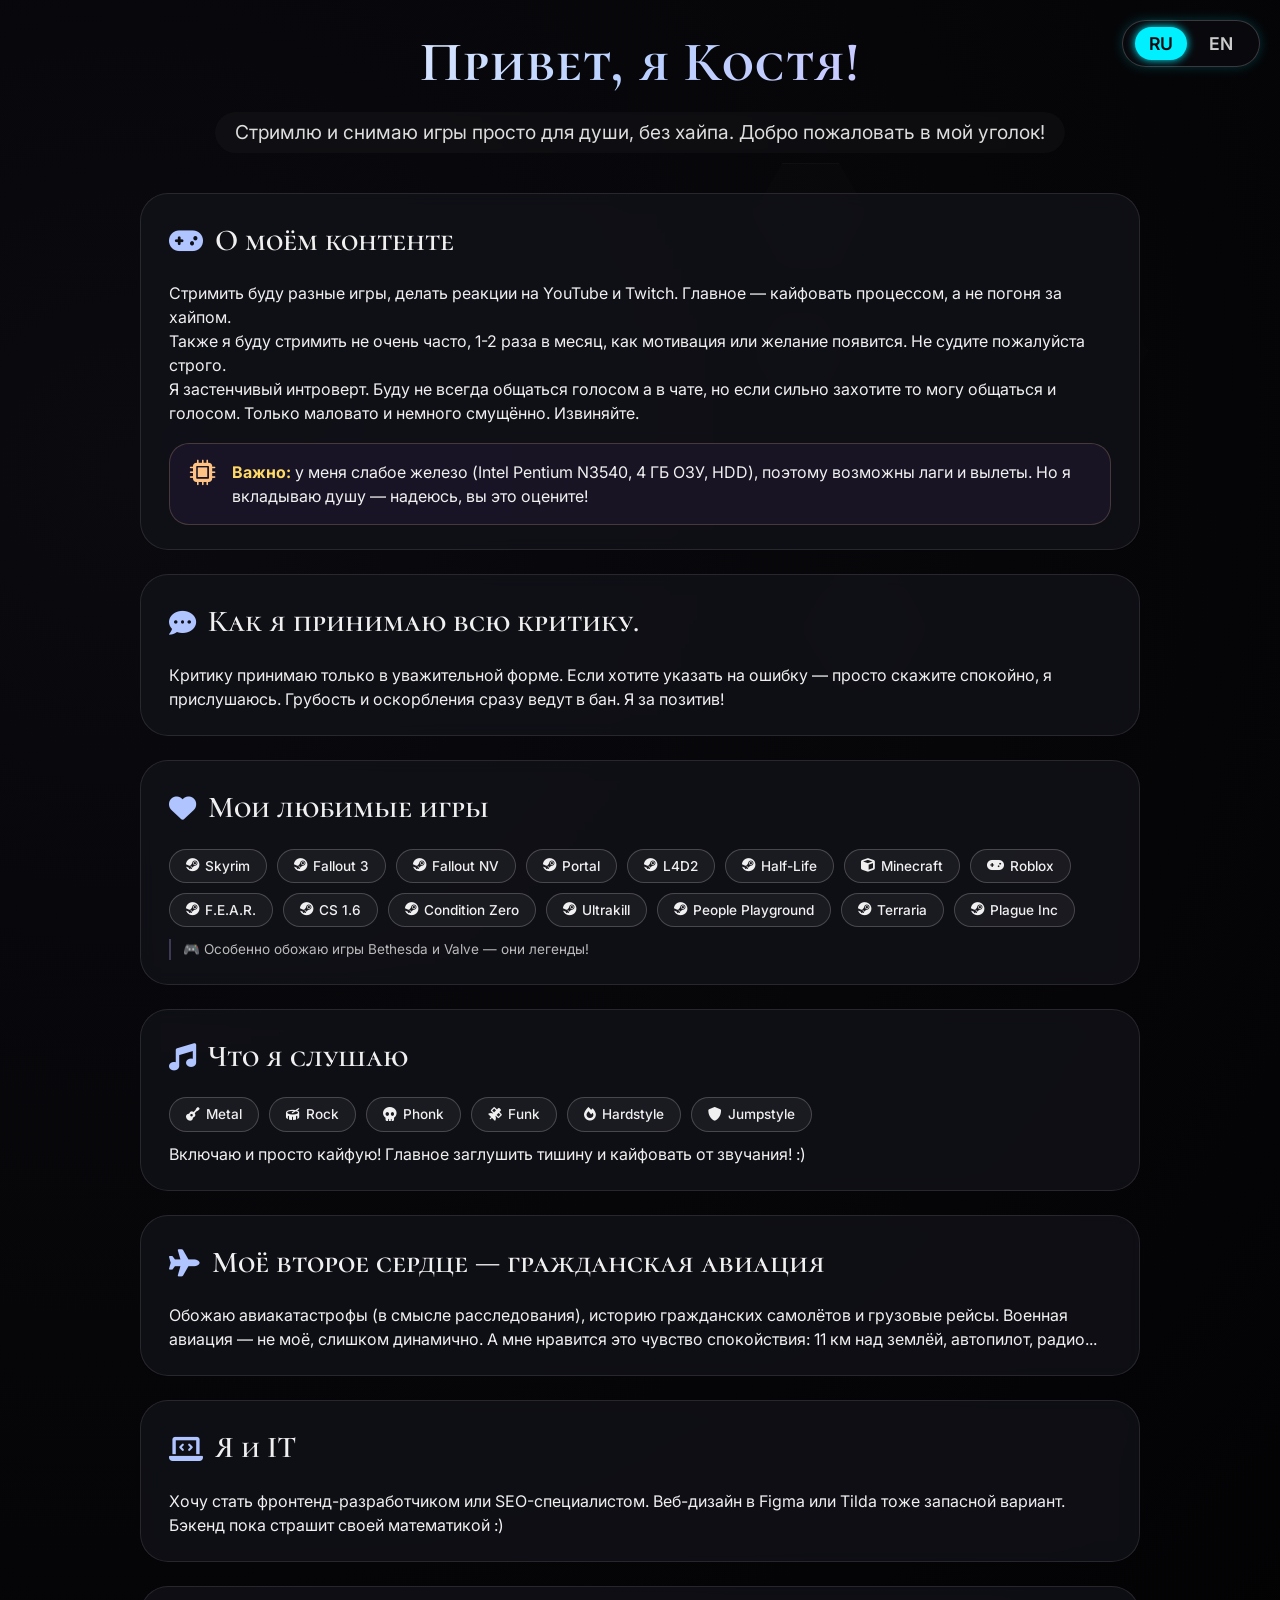
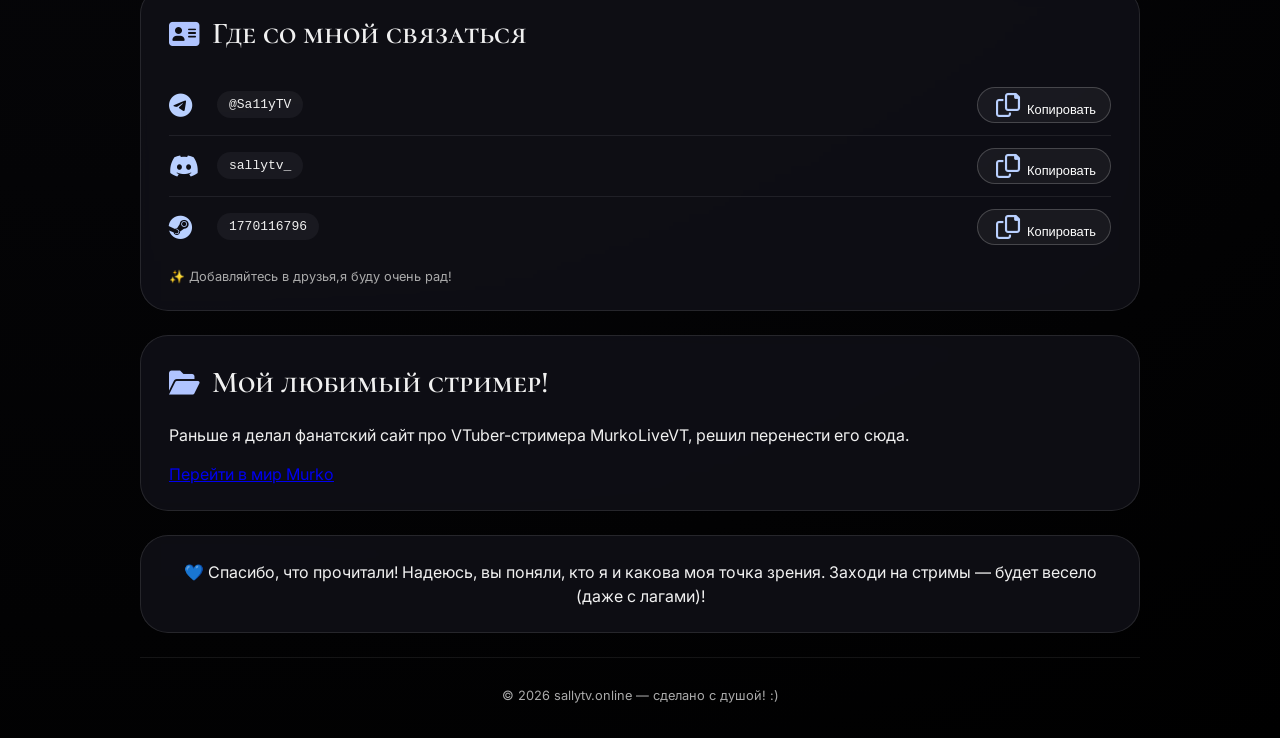
==== index.html @ 040eb60e "RU/ENG UPDATE! English localisation arrives!" ====
<!DOCTYPE html>
<html lang="ru">
<head>
    <meta charset="UTF-8">
    <meta name="viewport" content="width=device-width, initial-scale=1.0, viewport-fit=cover">
    
    <!-- SEO: заголовок с главными ключами (возраст + специализация) -->
    <title>SallyTV | Стримы, игры и IT от Кости!</title>
    
    <!-- Метатеги для поиска -->
    <meta name="description" content="Сайт-визитка Кости (SallyTV), Стримы без хайпа, игры Bethesda/Valve, рок, авиация и планы на фронтенд. Присоединяйся к позитиву!">
    <meta name="author" content="Konstantin SallyTV">
    <meta name="robots" content="index, follow, max-snippet:-1">
    <meta name="theme-color" content="#0a0a0f">
    
    <!-- Canonical URL - избегаем дублей -->
    <link rel="canonical" href="https://sallytv.online/">
    
    <!-- Favicon (создай файл favicon.ico в корне) -->
    <link rel="icon" type="image/x-icon" href="/favicon.ico">
    <link rel="apple-touch-icon" href="/img/apple-touch-icon.png">
    
    <!-- Preconnect для ускорения загрузки шрифтов -->
    <link rel="preconnect" href="https://fonts.googleapis.com">
    <link rel="preconnect" href="https://fonts.gstatic.com" crossorigin>
    
    <!-- Open Graph / Facebook (исправлено: теперь своё изображение) -->
    <meta property="og:type" content="website">
    <meta property="og:title" content="SallyTV — стримы для души от Костяна">
    <meta property="og:description" content="Игры, метал, авиация и IT. Добро пожаловать в мой уголок!">
    <meta property="og:image" content="https://sallytv.online/img/og-image.jpg">
    <meta property="og:url" content="https://sallytv.online">
    <meta property="og:locale" content="ru_RU">
    
    <!-- Twitter Card -->
    <meta name="twitter:card" content="summary_large_image">
    <meta name="twitter:title" content="SallyTV — уголок Кости">
    <meta name="twitter:description" content="Стримы, ретро-PC, любовь к авиации и року. Заходи как к другу!">
    <meta name="twitter:image" content="https://sallytv.online/img/og-image.jpg">
    
    <!-- Schema.org микроразметка (Person + ProfilePage) — улучшено: добавлен image и корректный contactPoint -->
    <script type="application/ld+json">
    {
      "@context": "https://schema.org",
      "@type": "Person",
      "name": "Konstantin SallyTV",
      "alternateName": "SallyTV",
      "description": "Стример и создатель контента а также застенчивый интроверт. Играет в игры для души, увлекается гражданской авиацией, рок-музыкой и фронтенд-разработкой.",
      "url": "https://sallytv.online",
      "image": "https://sallytv.online/img/avatar.jpg",
      "sameAs": [
        "https://t.me/Sa11yTV",
        "https://steamcommunity.com/profiles/1770116796"
      ],
      "knowsAbout": ["Видеоигры", "Фронтенд-разработка", "Гражданская авиация", "Рок-музыка"],
      "contactPoint": {
        "@type": "ContactPoint",
        "contactType": "social media",
        "url": "https://t.me/Sa11yTV",
        "availableLanguage": "Russian"
      }
    }
    </script>
    
    <!-- Подключаем внешние ресурсы -->
    <link href="https://fonts.googleapis.com/css2?family=Inter:opsz,wght@14..32,300;400;500;600;700&family=Cormorant+SC:wght@400;500;600;700&display=swap" rel="stylesheet">
    <link rel="stylesheet" href="https://cdnjs.cloudflare.com/ajax/libs/font-awesome/6.0.0-beta3/css/all.min.css">
    <link rel="stylesheet" href="style.css">
</head>
<body>

<div class="lang-switch">
    <button id="langRu" class="lang-btn active">RU</button>
    <button id="langEn" class="lang-btn">EN</button>
</div>

<div class="hexagon-bg" id="hexagonBg"></div>
<div class="container">
    <header>
        <h1>Привет, я Костя!</h1>
        <div class="intro">Стримлю и снимаю игры просто для души, без хайпа. Добро пожаловать в мой уголок!</div>
    </header>

    <main>
        <section class="card" style="animation-delay: 0.02s;">
            <h2><i class="fas fa-gamepad"></i> О моём контенте</h2>
            <p>Стримить буду разные игры, делать реакции на YouTube и Twitch. Главное — кайфовать процессом, а не погоня за хайпом.</p>
			<p>Также я буду стримить не очень часто, 1-2 раза в месяц, как мотивация или желание появится. Не судите пожалуйста строго.<p>
			<p>Я застенчивый интроверт. Буду не всегда общаться голосом а в чате, но если сильно захотите то могу общаться и голосом. Только маловато и немного смущённо. Извиняйте.<p>
            <div class="warning">
                <i class="fas fa-microchip"></i>
                <p><strong>Важно:</strong> у меня слабое железо (Intel Pentium N3540, 4 ГБ ОЗУ, HDD), поэтому возможны лаги и вылеты. Но я вкладываю душу — надеюсь, вы это оцените!</p>
            </div>
        </section>

        <section class="card" style="animation-delay: 0.05s;">
            <h2><i class="fas fa-comment-dots"></i> Как я принимаю всю критику.</h2>
            <p>Критику принимаю только в уважительной форме. Если хотите указать на ошибку — просто скажите спокойно, я прислушаюсь. Грубость и оскорбления сразу ведут в бан. Я за позитив!</p>
        </section>

        <section class="card" style="animation-delay: 0.08s;">
            <h2><i class="fas fa-heart"></i> Мои любимые игры</h2>
            <div class="tags">
                <a href="https://store.steampowered.com/app/489830/" class="tag" target="_blank" rel="noopener noreferrer"><i class="fab fa-steam"></i> Skyrim</a>
                <a href="https://store.steampowered.com/app/22370/" class="tag" target="_blank" rel="noopener noreferrer"><i class="fab fa-steam"></i> Fallout 3</a>
                <a href="https://store.steampowered.com/app/22380/" class="tag" target="_blank" rel="noopener noreferrer"><i class="fab fa-steam"></i> Fallout NV</a>
                <a href="https://store.steampowered.com/app/400/" class="tag" target="_blank" rel="noopener noreferrer"><i class="fab fa-steam"></i> Portal</a>
                <a href="https://store.steampowered.com/app/550/" class="tag" target="_blank" rel="noopener noreferrer"><i class="fab fa-steam"></i> L4D2</a>
                <a href="https://store.steampowered.com/app/70/" class="tag" target="_blank" rel="noopener noreferrer"><i class="fab fa-steam"></i> Half-Life</a>
                <a href="https://www.minecraft.net/" class="tag" target="_blank" rel="noopener noreferrer"><i class="fas fa-cube"></i> Minecraft</a>
                <a href="https://www.roblox.com/" class="tag" target="_blank" rel="noopener noreferrer"><i class="fas fa-gamepad"></i> Roblox</a>
                <a href="https://store.steampowered.com/app/21090/" class="tag" target="_blank" rel="noopener noreferrer"><i class="fab fa-steam"></i> F.E.A.R.</a>
                <a href="https://store.steampowered.com/app/10/" class="tag" target="_blank" rel="noopener noreferrer"><i class="fab fa-steam"></i> CS 1.6</a>
                <a href="https://store.steampowered.com/app/80/" class="tag" target="_blank" rel="noopener noreferrer"><i class="fab fa-steam"></i> Condition Zero</a>
                <a href="https://store.steampowered.com/app/1229490/" class="tag" target="_blank" rel="noopener noreferrer"><i class="fab fa-steam"></i> Ultrakill</a>
                <a href="https://store.steampowered.com/app/1118200/" class="tag" target="_blank" rel="noopener noreferrer"><i class="fab fa-steam"></i> People Playground</a>
                <a href="https://store.steampowered.com/app/105600/" class="tag" target="_blank" rel="noopener noreferrer"><i class="fab fa-steam"></i> Terraria</a>
                <a href="https://store.steampowered.com/app/246620/Plague_Inc_Evolved/" class="tag" target="_blank" rel="noopener noreferrer"><i class="fab fa-steam"></i> Plague Inc</a>
            </div>
            <p class="note">🎮 Особенно обожаю игры Bethesda и Valve — они легенды!</p>
        </section>

        <section class="card" style="animation-delay: 0.11s;">
            <h2><i class="fas fa-music"></i> Что я слушаю</h2>
            <div class="tags">
                <span class="tag"><i class="fas fa-guitar"></i> Metal</span>
                <span class="tag"><i class="fas fa-drum"></i> Rock</span>
                <span class="tag"><i class="fas fa-skull"></i> Phonk</span>
                <span class="tag"><i class="fas fa-satellite"></i> Funk</span>
                <span class="tag"><i class="fas fa-fire"></i> Hardstyle</span>
                <span class="tag"><i class="fas fa-shield-alt"></i>Jumpstyle</span>
            </div>
            <p>Включаю и просто кайфую! Главное заглушить тишину и кайфовать от звучания! :)</p>
        </section>

        <section class="card" style="animation-delay: 0.14s;">
            <h2><i class="fas fa-plane"></i> Моё второе сердце — гражданская авиация</h2>
            <p>Обожаю авиакатастрофы (в смысле расследования), историю гражданских самолётов и грузовые рейсы. Военная авиация — не моё, слишком динамично. А мне нравится это чувство спокойствия: 11 км над землёй, автопилот, радио...</p>
        </section>

        <section class="card" style="animation-delay: 0.17s;">
            <h2><i class="fas fa-laptop-code"></i> Я и IT</h2>
            <p>Хочу стать фронтенд-разработчиком или SEO-специалистом. Веб-дизайн в Figma или Tilda тоже запасной вариант. Бэкенд пока страшит своей математикой :)</p>
        </section>

        <section class="card contacts" style="animation-delay: 0.20s;">
            <h2><i class="fas fa-address-card"></i> Где со мной связаться</h2>
            <ul class="contact-list">
                <li><i class="fab fa-telegram"></i> <span class="copy-text" data-copy="@Sa11yTV">@Sa11yTV</span> <button class="copy-btn" data-copy="@Sa11yTV"><i class="far fa-copy"></i> Копировать</button></li>
                <li><i class="fab fa-discord"></i> <span class="copy-text" data-copy="sallytv_">sallytv_</span> <button class="copy-btn" data-copy="sallytv_"><i class="far fa-copy"></i> Копировать</button></li>
                <li><i class="fab fa-steam"></i> <span class="copy-text" data-copy="1770116796">1770116796</span> <button class="copy-btn" data-copy="1770116796"><i class="far fa-copy"></i> Копировать</button></li>
            </ul>
            <p class="steam-note">✨ Добавляйтесь в друзья,я буду очень рад!</p>
        </section>
		
		<section class="card" style="animation-delay: 0.26s;">
    <h2><i class="fas fa-folder-open"></i> Мой любимый стример! </h2>
    <p>Раньше я делал фанатский сайт про VTuber-стримера MurkoLiveVT, решил перенести его сюда.</p>
    <a href="/murkolive/" class="bio-button" style="display: inline-block; margin-top: 15px;">Перейти в мир Murko</a>
</section>

        <section class="card" style="animation-delay: 0.23s;">
            <p style="text-align:center; font-size:1rem;">💙 Спасибо, что прочитали! Надеюсь, вы поняли, кто я и какова моя точка зрения. Заходи на стримы — будет весело (даже с лагами)!</p>
        </section>
    </main>

    <footer>
        <p>© <span id="current-year"></span> sallytv.online — сделано с душой! :)</p>
    </footer>
</div>

<div id="toastMessage" class="toast-notify">✓ Скопировано!</div>

<script src="script.js"></script>
</body>
</html>
---- style.css ----
/* RESET + база */
* {
    margin: 0;
    padding: 0;
    box-sizing: border-box;
}

body {
    font-family: 'Inter', sans-serif;
    background: radial-gradient(circle at 10% 20%, #0a0a0f, #000000);
    color: #f0f0f0;
    line-height: 1.5;
    padding: 20px;
    min-height: 100vh;
    position: relative;
}

/* кастомный скролл */
::-webkit-scrollbar {
    width: 5px;
}
::-webkit-scrollbar-track {
    background: #111;
}
::-webkit-scrollbar-thumb {
    background: #3a3a44;
    border-radius: 6px;
}

/* === ФОН с шестиугольниками (лёгкий) === */
.hexagon-bg {
    position: fixed;
    inset: 0;
    overflow: hidden;
    pointer-events: none;
    z-index: 0;
}

.hexagon {
    position: absolute;
    background: rgba(255, 255, 255, 0.08);
    border: 1px solid rgba(255, 255, 255, 0.15);
    clip-path: polygon(25% 0%, 75% 0%, 100% 50%, 75% 100%, 25% 100%, 0% 50%);
    will-change: transform;
    box-shadow: 0 0 6px rgba(100, 150, 255, 0.05);
}

@keyframes float {
    0% { transform: translate(0, 0) rotate(0deg); }
    25% { transform: translate(12px, -8px) rotate(2deg); }
    50% { transform: translate(5px, 12px) rotate(4deg); }
    75% { transform: translate(-8px, 6px) rotate(2deg); }
    100% { transform: translate(0, 0) rotate(0deg); }
}

/* контейнер */
.container {
    max-width: 1000px;
    margin: 0 auto;
    position: relative;
    z-index: 2;
}

/* шапка */
header {
    text-align: center;
    margin-bottom: 40px;
    animation: fadeUp 0.6s ease-out;
}

h1 {
    font-family: 'Cormorant SC', serif;
    font-size: 3.5rem;
    font-weight: 700;
    background: linear-gradient(135deg, #ffffff, #b9d0ff, #e0c3ff);
    background-clip: text;
    -webkit-background-clip: text;
    color: transparent;
    margin-bottom: 8px;
    letter-spacing: 1px;
}

.intro {
    font-size: 1.2rem;
    background: rgba(255, 255, 245, 0.03);
    backdrop-filter: blur(2px);
    display: inline-block;
    padding: 6px 20px;
    border-radius: 50px;
    font-weight: 400;
    color: #ddd;
}

/* карточки — стекломорфизм */
.card {
    background: rgba(18, 18, 26, 0.75);
    backdrop-filter: blur(8px);
    border: 1px solid rgba(255, 255, 255, 0.1);
    border-radius: 28px;
    padding: 24px 28px;
    margin-bottom: 24px;
    transition: transform 0.2s ease, border-color 0.2s;
    animation: fadeUp 0.5s ease-out backwards;
}

.card:hover {
    transform: translateY(-3px);
    border-color: rgba(255, 255, 255, 0.25);
    background: rgba(22, 22, 32, 0.8);
}

.card h2 {
    font-family: 'Cormorant SC', serif;
    font-size: 1.9rem;
    font-weight: 600;
    margin-bottom: 18px;
    display: flex;
    align-items: center;
    gap: 12px;
}

.card h2 i {
    font-size: 1.7rem;
    color: #b0c4ff;
}

/* теги / чипсы */
.tags {
    display: flex;
    flex-wrap: wrap;
    gap: 10px;
    margin: 18px 0 10px;
}

.tag {
    background: rgba(255, 255, 255, 0.05);
    border: 1px solid rgba(255, 255, 255, 0.2);
    padding: 6px 16px;
    border-radius: 40px;
    font-size: 0.85rem;
    font-weight: 500;
    transition: 0.15s;
    text-decoration: none;
    color: #f0f0f0;
    display: inline-flex;
    align-items: center;
    gap: 6px;
}

.tag:hover {
    background: rgba(120, 150, 255, 0.2);
    border-color: rgba(180, 200, 255, 0.6);
    transform: scale(1.02);
}

.note {
    font-size: 0.85rem;
    color: #bbb;
    margin-top: 12px;
    padding-left: 12px;
    border-left: 2px solid #3a3a55;
}

/* предупреждение */
.warning {
    background: rgba(30, 25, 45, 0.7);
    border-radius: 20px;
    padding: 16px 20px;
    display: flex;
    gap: 16px;
    margin-top: 18px;
    border: 1px solid rgba(255, 200, 150, 0.2);
}

.warning i {
    font-size: 1.6rem;
    color: #ffc285;
}

.warning p strong {
    color: #ffd966;
}

/* контакты */
.contact-list {
    list-style: none;
}

.contact-list li {
    display: flex;
    align-items: center;
    gap: 16px;
    padding: 12px 0;
    border-bottom: 1px solid rgba(255, 255, 255, 0.08);
    flex-wrap: wrap;
}

.contact-list li:last-child {
    border-bottom: none;
}

.contact-list i {
    width: 32px;
    font-size: 1.5rem;
    color: #b9d0ff;
}

.copy-text {
    cursor: pointer;
    background: rgba(255, 255, 240, 0.05);
    padding: 4px 12px;
    border-radius: 32px;
    font-family: monospace;
    font-weight: 500;
}

.copy-btn {
    background: rgba(255, 255, 255, 0.05);
    border: 1px solid rgba(255, 255, 255, 0.2);
    padding: 5px 14px;
    border-radius: 40px;
    font-size: 0.8rem;
    cursor: pointer;
    color: white;
    transition: 0.15s;
    margin-left: auto;
}

.copy-btn:hover {
    background: rgba(200, 220, 255, 0.2);
    transform: scale(0.97);
}

.steam-note {
    font-size: 0.8rem;
    margin-top: 10px;
    color: #aaa;
}

/* тост-уведомление */
.toast-notify {
    position: fixed;
    bottom: 25px;
    left: 50%;
    transform: translateX(-50%);
    background: #1e1e2aee;
    backdrop-filter: blur(12px);
    padding: 10px 24px;
    border-radius: 40px;
    font-size: 0.85rem;
    font-weight: 500;
    border: 1px solid rgba(255, 255, 255, 0.2);
    z-index: 1000;
    opacity: 0;
    transition: opacity 0.2s;
    pointer-events: none;
    white-space: nowrap;
}

.toast-notify.show {
    opacity: 1;
}

/* футер */
footer {
    text-align: center;
    padding: 28px 0 12px;
    font-size: 0.8rem;
    border-top: 1px solid rgba(255, 255, 255, 0.08);
    margin-top: 16px;
    color: #aaa;
}

/* анимация появления */
@keyframes fadeUp {
    from {
        opacity: 0;
        transform: translateY(16px);
    }
    to {
        opacity: 1;
        transform: translateY(0);
    }
}

/* адаптивность */
@media (max-width: 680px) {
    body {
        padding: 14px;
    }
    h1 {
        font-size: 2.4rem;
    }
    .card {
        padding: 18px;
    }
    .card h2 {
        font-size: 1.6rem;
    }
    .warning {
        flex-direction: column;
        gap: 8px;
    }
    .contact-list li {
        flex-direction: column;
        align-items: flex-start;
    }
    .copy-btn {
        margin-left: 0;
        margin-top: 6px;
    }
    .toast-notify {
        white-space: normal;
        text-align: center;
        font-size: 0.75rem;
        width: 80%;
    }
}

/* ===== ПЕРЕКЛЮЧАТЕЛЬ ЯЗЫКА ===== */
.lang-switch {
    position: fixed;
    top: 20px;
    right: 20px;
    z-index: 200;
    display: flex;
    gap: 8px;
    background: rgba(10, 10, 15, 0.8);
    backdrop-filter: blur(8px);
    padding: 6px 12px;
    border-radius: 40px;
    border: 1px solid rgba(255,255,255,0.2);
    box-shadow: 0 0 12px rgba(0,240,255,0.2);
}

.lang-btn {
    background: transparent;
    border: none;
    color: #ccc;
    font-family: 'Inter', sans-serif;
    font-weight: 600;
    font-size: 1.1rem;
    padding: 6px 14px;
    border-radius: 30px;
    cursor: pointer;
    transition: all 0.2s ease;
}

.lang-btn.active {
    background: var(--neon-blue, #00f0ff);
    color: #0a0a0f;
    box-shadow: 0 0 8px var(--neon-blue, #00f0ff);
}

.lang-btn:hover:not(.active) {
    background: rgba(0, 240, 255, 0.2);
    color: white;
}

@media (max-width: 680px) {
    .lang-switch {
        top: 10px;
        right: 10px;
        padding: 4px 8px;
    }
    .lang-btn {
        padding: 4px 10px;
        font-size: 0.9rem;
    }
}


/* отключаем лишние эффекты для слабых устройств */
.card::before {
    display: none;
}
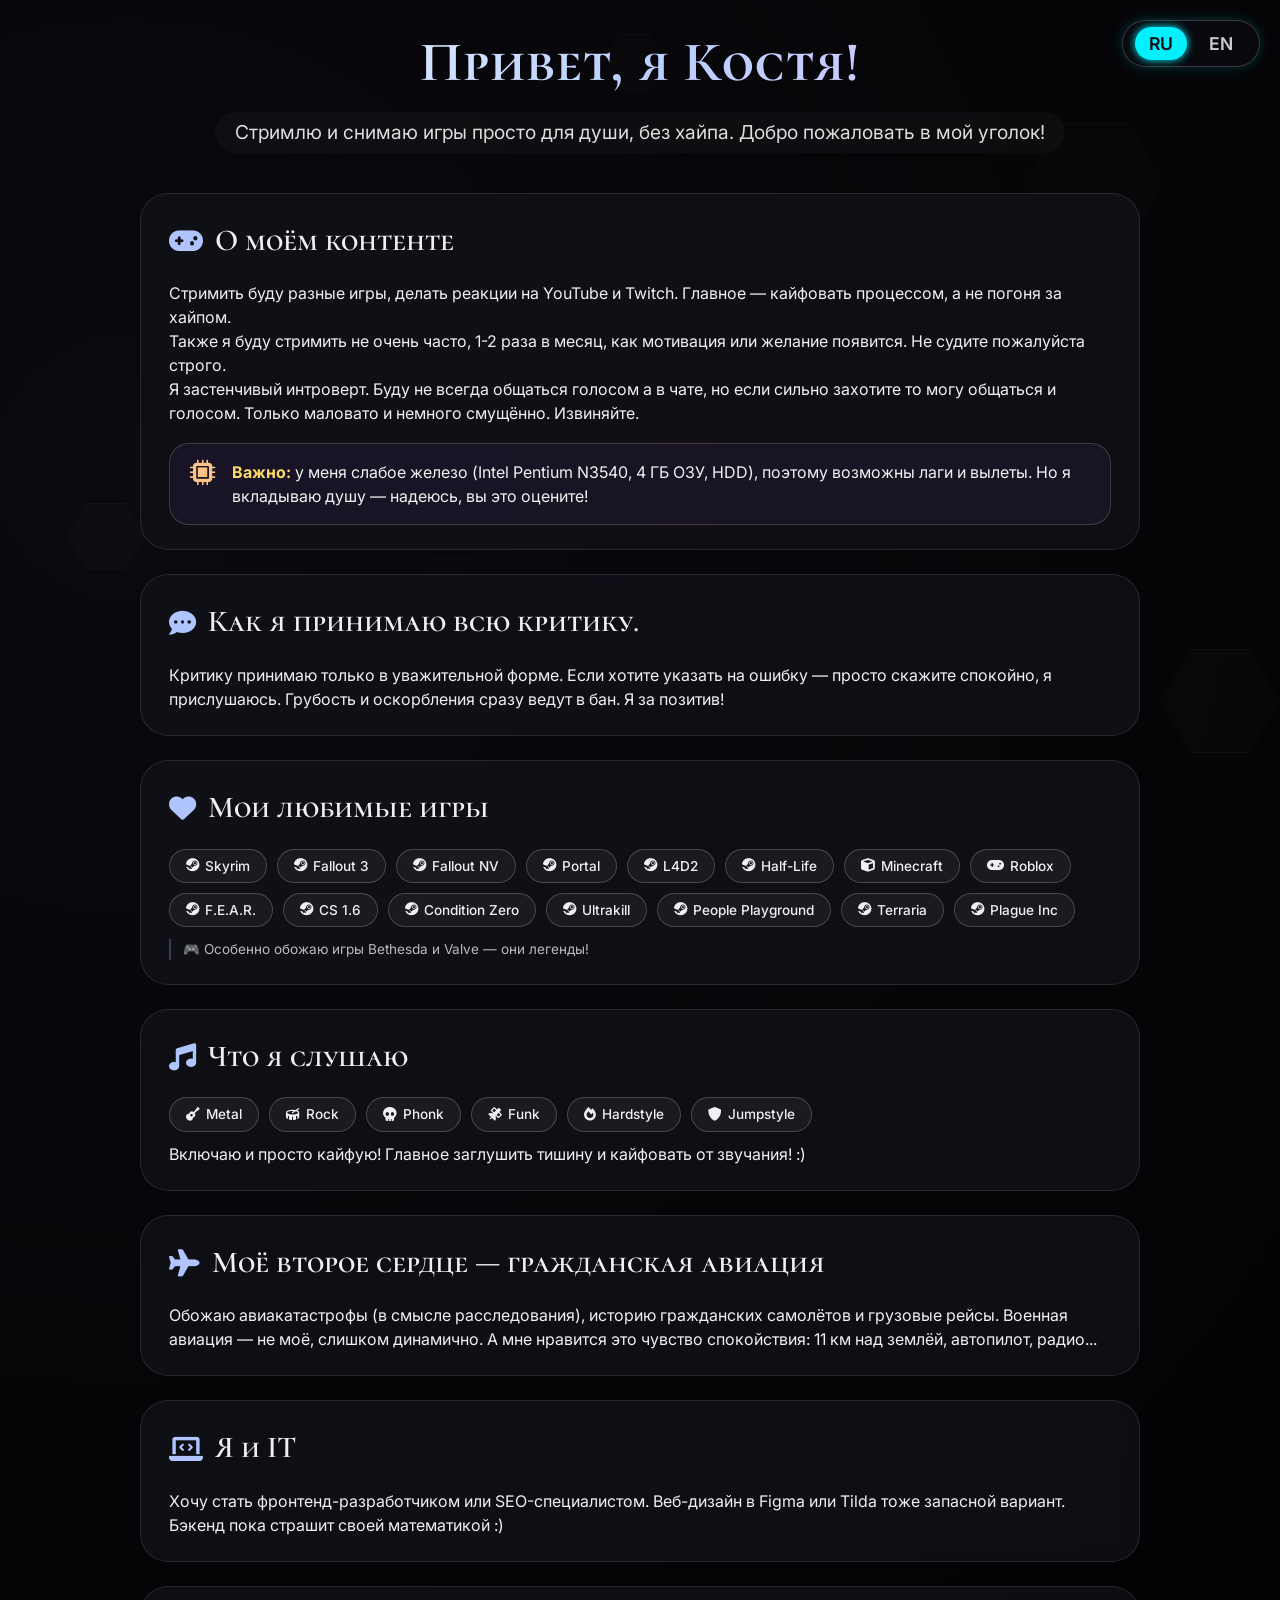
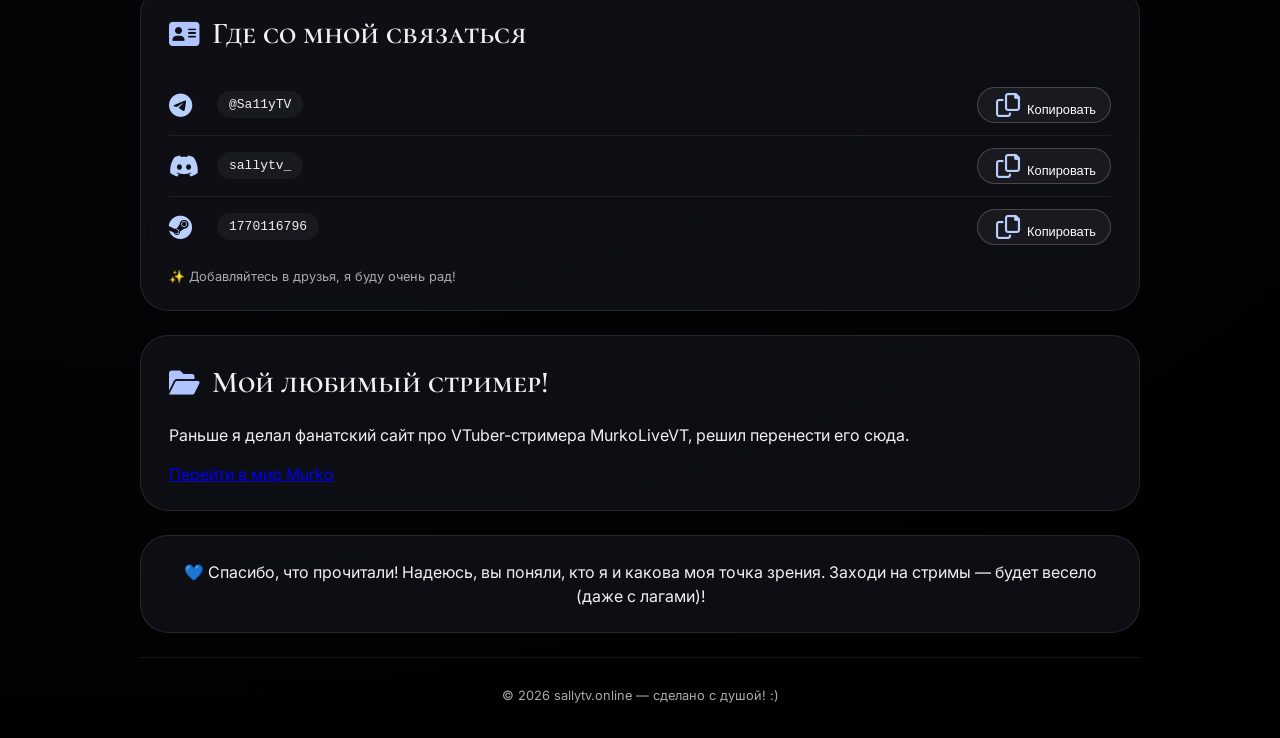
==== commit 57e1526c: "i found bug! Fixed" ====
--- a/index.html
+++ b/index.html
@@ -4,27 +4,20 @@
     <meta charset="UTF-8">
     <meta name="viewport" content="width=device-width, initial-scale=1.0, viewport-fit=cover">
     
-    <!-- SEO: заголовок с главными ключами (возраст + специализация) -->
     <title>SallyTV | Стримы, игры и IT от Кости!</title>
     
-    <!-- Метатеги для поиска -->
     <meta name="description" content="Сайт-визитка Кости (SallyTV), Стримы без хайпа, игры Bethesda/Valve, рок, авиация и планы на фронтенд. Присоединяйся к позитиву!">
     <meta name="author" content="Konstantin SallyTV">
     <meta name="robots" content="index, follow, max-snippet:-1">
     <meta name="theme-color" content="#0a0a0f">
     
-    <!-- Canonical URL - избегаем дублей -->
     <link rel="canonical" href="https://sallytv.online/">
-    
-    <!-- Favicon (создай файл favicon.ico в корне) -->
     <link rel="icon" type="image/x-icon" href="/favicon.ico">
     <link rel="apple-touch-icon" href="/img/apple-touch-icon.png">
     
-    <!-- Preconnect для ускорения загрузки шрифтов -->
     <link rel="preconnect" href="https://fonts.googleapis.com">
     <link rel="preconnect" href="https://fonts.gstatic.com" crossorigin>
     
-    <!-- Open Graph / Facebook (исправлено: теперь своё изображение) -->
     <meta property="og:type" content="website">
     <meta property="og:title" content="SallyTV — стримы для души от Костяна">
     <meta property="og:description" content="Игры, метал, авиация и IT. Добро пожаловать в мой уголок!">
@@ -32,13 +25,11 @@
     <meta property="og:url" content="https://sallytv.online">
     <meta property="og:locale" content="ru_RU">
     
-    <!-- Twitter Card -->
     <meta name="twitter:card" content="summary_large_image">
     <meta name="twitter:title" content="SallyTV — уголок Кости">
     <meta name="twitter:description" content="Стримы, ретро-PC, любовь к авиации и року. Заходи как к другу!">
     <meta name="twitter:image" content="https://sallytv.online/img/og-image.jpg">
     
-    <!-- Schema.org микроразметка (Person + ProfilePage) — улучшено: добавлен image и корректный contactPoint -->
     <script type="application/ld+json">
     {
       "@context": "https://schema.org",
@@ -62,7 +53,6 @@
     }
     </script>
     
-    <!-- Подключаем внешние ресурсы -->
     <link href="https://fonts.googleapis.com/css2?family=Inter:opsz,wght@14..32,300;400;500;600;700&family=Cormorant+SC:wght@400;500;600;700&display=swap" rel="stylesheet">
     <link rel="stylesheet" href="https://cdnjs.cloudflare.com/ajax/libs/font-awesome/6.0.0-beta3/css/all.min.css">
     <link rel="stylesheet" href="style.css">
@@ -85,8 +75,8 @@
         <section class="card" style="animation-delay: 0.02s;">
             <h2><i class="fas fa-gamepad"></i> О моём контенте</h2>
             <p>Стримить буду разные игры, делать реакции на YouTube и Twitch. Главное — кайфовать процессом, а не погоня за хайпом.</p>
-			<p>Также я буду стримить не очень часто, 1-2 раза в месяц, как мотивация или желание появится. Не судите пожалуйста строго.<p>
-			<p>Я застенчивый интроверт. Буду не всегда общаться голосом а в чате, но если сильно захотите то могу общаться и голосом. Только маловато и немного смущённо. Извиняйте.<p>
+            <p>Также я буду стримить не очень часто, 1-2 раза в месяц, как мотивация или желание появится. Не судите пожалуйста строго.</p>
+            <p>Я застенчивый интроверт. Буду не всегда общаться голосом а в чате, но если сильно захотите то могу общаться и голосом. Только маловато и немного смущённо. Извиняйте.</p>
             <div class="warning">
                 <i class="fas fa-microchip"></i>
                 <p><strong>Важно:</strong> у меня слабое железо (Intel Pentium N3540, 4 ГБ ОЗУ, HDD), поэтому возможны лаги и вылеты. Но я вкладываю душу — надеюсь, вы это оцените!</p>
@@ -150,14 +140,14 @@
                 <li><i class="fab fa-discord"></i> <span class="copy-text" data-copy="sallytv_">sallytv_</span> <button class="copy-btn" data-copy="sallytv_"><i class="far fa-copy"></i> Копировать</button></li>
                 <li><i class="fab fa-steam"></i> <span class="copy-text" data-copy="1770116796">1770116796</span> <button class="copy-btn" data-copy="1770116796"><i class="far fa-copy"></i> Копировать</button></li>
             </ul>
-            <p class="steam-note">✨ Добавляйтесь в друзья,я буду очень рад!</p>
+            <p class="steam-note">✨ Добавляйтесь в друзья, я буду очень рад!</p>
         </section>
-		
-		<section class="card" style="animation-delay: 0.26s;">
-    <h2><i class="fas fa-folder-open"></i> Мой любимый стример! </h2>
-    <p>Раньше я делал фанатский сайт про VTuber-стримера MurkoLiveVT, решил перенести его сюда.</p>
-    <a href="/murkolive/" class="bio-button" style="display: inline-block; margin-top: 15px;">Перейти в мир Murko</a>
-</section>
+        
+        <section class="card" style="animation-delay: 0.26s;">
+            <h2><i class="fas fa-folder-open"></i> Мой любимый стример!</h2>
+            <p>Раньше я делал фанатский сайт про VTuber-стримера MurkoLiveVT, решил перенести его сюда.</p>
+            <a href="/murkolive/" class="bio-button" style="display: inline-block; margin-top: 15px;">Перейти в мир Murko</a>
+        </section>
 
         <section class="card" style="animation-delay: 0.23s;">
             <p style="text-align:center; font-size:1rem;">💙 Спасибо, что прочитали! Надеюсь, вы поняли, кто я и какова моя точка зрения. Заходи на стримы — будет весело (даже с лагами)!</p>
--- a/style.css
+++ b/style.css
@@ -317,7 +317,6 @@
     }
 }
 
-/* ===== ПЕРЕКЛЮЧАТЕЛЬ ЯЗЫКА ===== */
 .lang-switch {
     position: fixed;
     top: 20px;
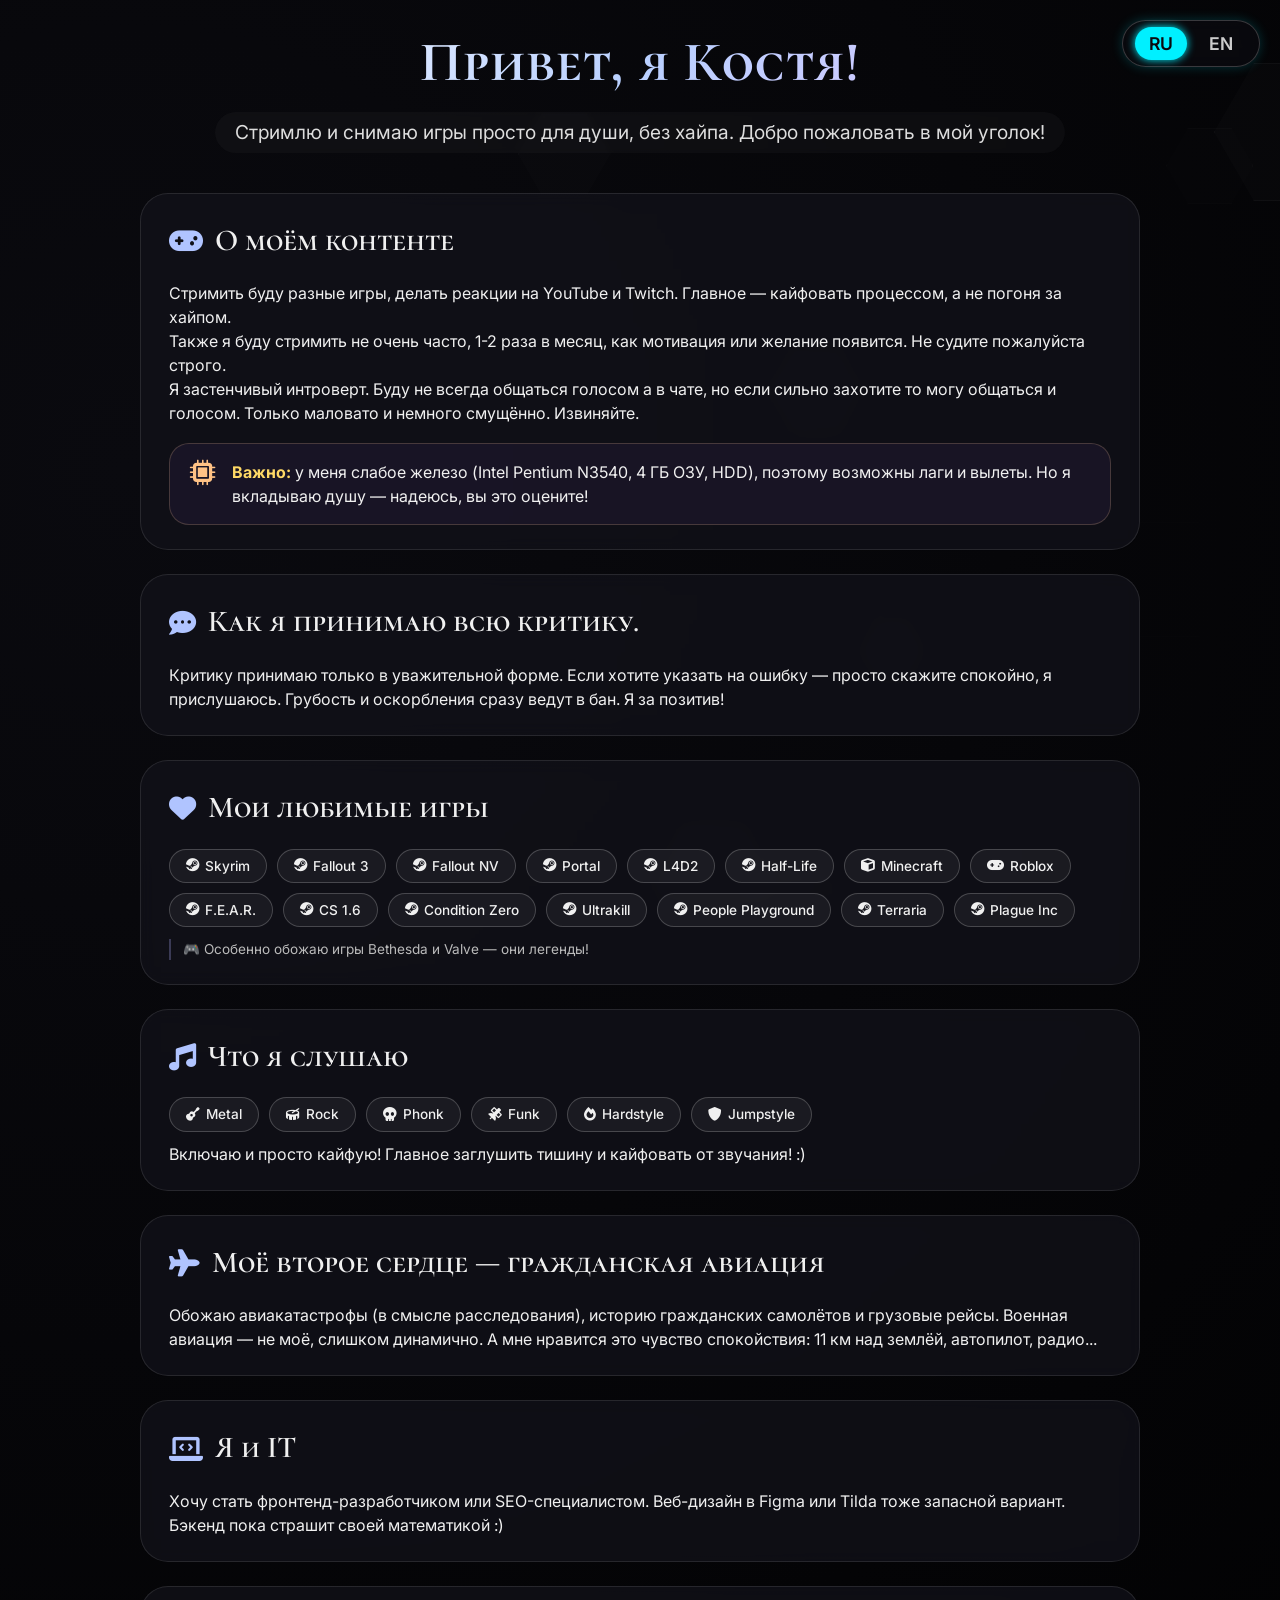
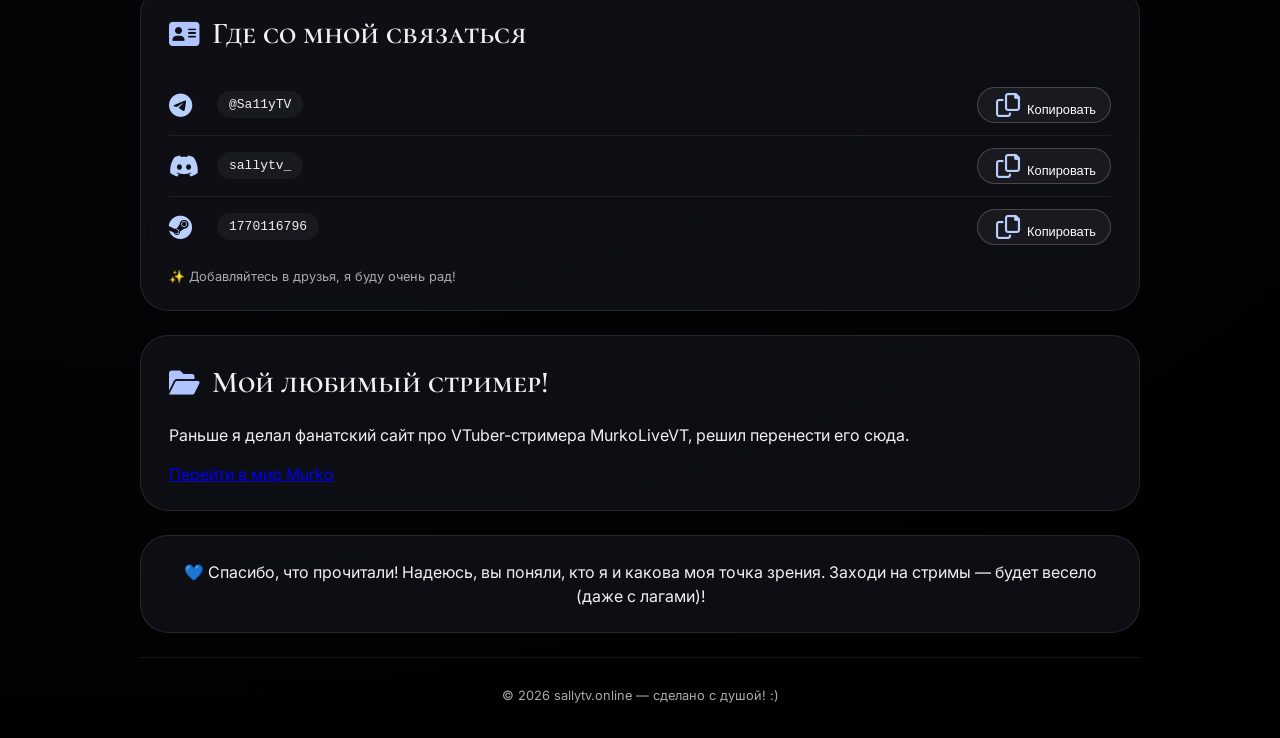
==== commit 68450292: "Optimization for mobile!" ====
--- a/index.html
+++ b/index.html
@@ -53,7 +53,7 @@
     }
     </script>
     
-    <link href="https://fonts.googleapis.com/css2?family=Inter:opsz,wght@14..32,300;400;500;600;700&family=Cormorant+SC:wght@400;500;600;700&display=swap" rel="stylesheet">
+   <link href="https://fonts.googleapis.com/css2?family=Inter:opsz,wght@14..32,300;400;500;600;700&family=Cormorant+SC:wght@400;500;600;700&display=swap" rel="stylesheet">
     <link rel="stylesheet" href="https://cdnjs.cloudflare.com/ajax/libs/font-awesome/6.0.0-beta3/css/all.min.css">
     <link rel="stylesheet" href="style.css">
 </head>
--- a/style.css
+++ b/style.css
@@ -15,19 +15,21 @@
     position: relative;
 }
 
-/* кастомный скролл */
-::-webkit-scrollbar {
-    width: 5px;
-}
-::-webkit-scrollbar-track {
-    background: #111;
-}
-::-webkit-scrollbar-thumb {
-    background: #3a3a44;
-    border-radius: 6px;
-}
-
-/* === ФОН с шестиугольниками (лёгкий) === */
+/* скролл только для десктопа */
+@media (min-width: 681px) {
+    ::-webkit-scrollbar {
+        width: 5px;
+    }
+    ::-webkit-scrollbar-track {
+        background: #111;
+    }
+    ::-webkit-scrollbar-thumb {
+        background: #3a3a44;
+        border-radius: 6px;
+    }
+}
+
+/* === ФОН с шестиугольниками (только на десктопе) === */
 .hexagon-bg {
     position: fixed;
     inset: 0;
@@ -51,6 +53,13 @@
     50% { transform: translate(5px, 12px) rotate(4deg); }
     75% { transform: translate(-8px, 6px) rotate(2deg); }
     100% { transform: translate(0, 0) rotate(0deg); }
+}
+
+/* на мобильных скрываем шестиугольники */
+@media (max-width: 680px) {
+    .hexagon-bg {
+        display: none;
+    }
 }
 
 /* контейнер */
@@ -91,10 +100,9 @@
     color: #ddd;
 }
 
-/* карточки — стекломорфизм */
+/* карточки — стекломорфизм, но на мобильных убираем размытие */
 .card {
     background: rgba(18, 18, 26, 0.75);
-    backdrop-filter: blur(8px);
     border: 1px solid rgba(255, 255, 255, 0.1);
     border-radius: 28px;
     padding: 24px 28px;
@@ -109,6 +117,12 @@
     background: rgba(22, 22, 32, 0.8);
 }
 
+@media (min-width: 681px) {
+    .card {
+        backdrop-filter: blur(8px);
+    }
+}
+
 .card h2 {
     font-family: 'Cormorant SC', serif;
     font-size: 1.9rem;
@@ -124,7 +138,7 @@
     color: #b0c4ff;
 }
 
-/* теги / чипсы */
+/* теги */
 .tags {
     display: flex;
     flex-wrap: wrap;
@@ -161,7 +175,6 @@
     border-left: 2px solid #3a3a55;
 }
 
-/* предупреждение */
 .warning {
     background: rgba(30, 25, 45, 0.7);
     border-radius: 20px;
@@ -237,7 +250,6 @@
     color: #aaa;
 }
 
-/* тост-уведомление */
 .toast-notify {
     position: fixed;
     bottom: 25px;
@@ -261,7 +273,6 @@
     opacity: 1;
 }
 
-/* футер */
 footer {
     text-align: center;
     padding: 28px 0 12px;
@@ -271,7 +282,6 @@
     color: #aaa;
 }
 
-/* анимация появления */
 @keyframes fadeUp {
     from {
         opacity: 0;
@@ -368,7 +378,6 @@
     }
 }
 
-
 /* отключаем лишние эффекты для слабых устройств */
 .card::before {
     display: none;
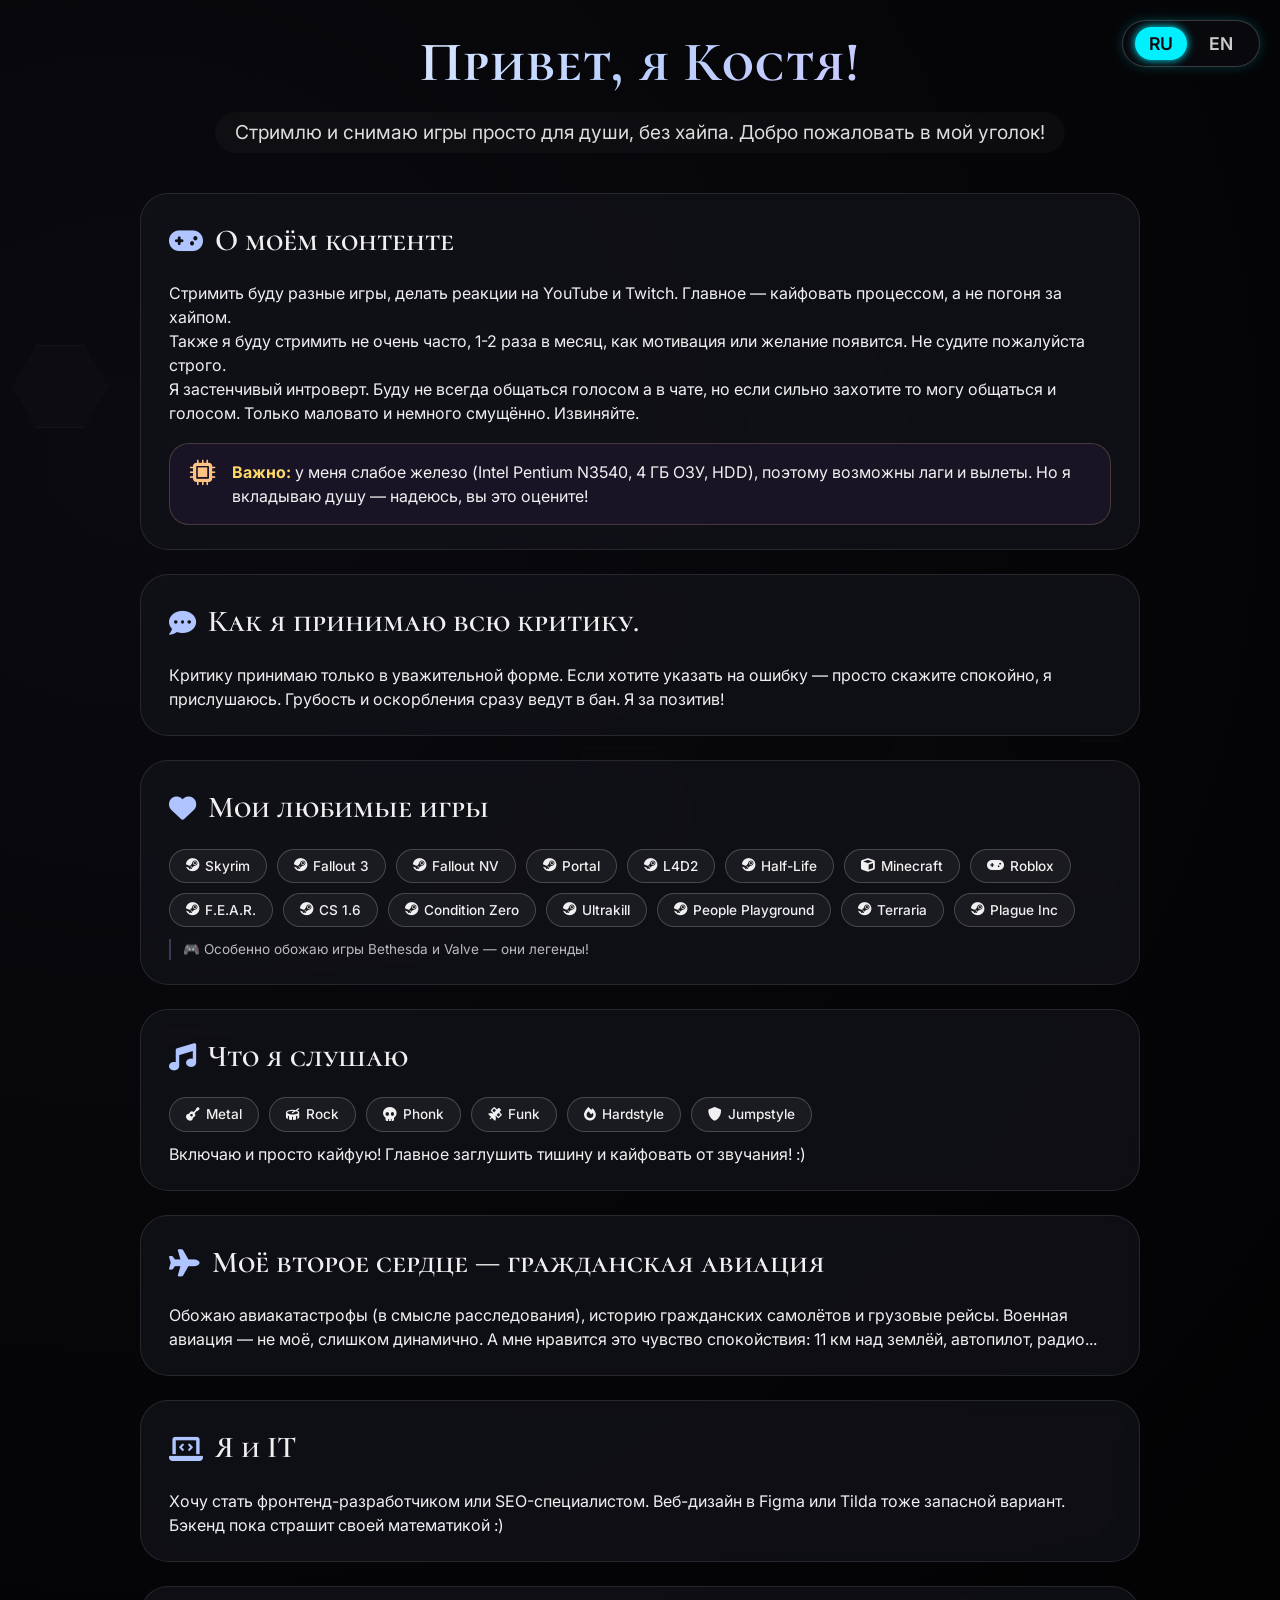
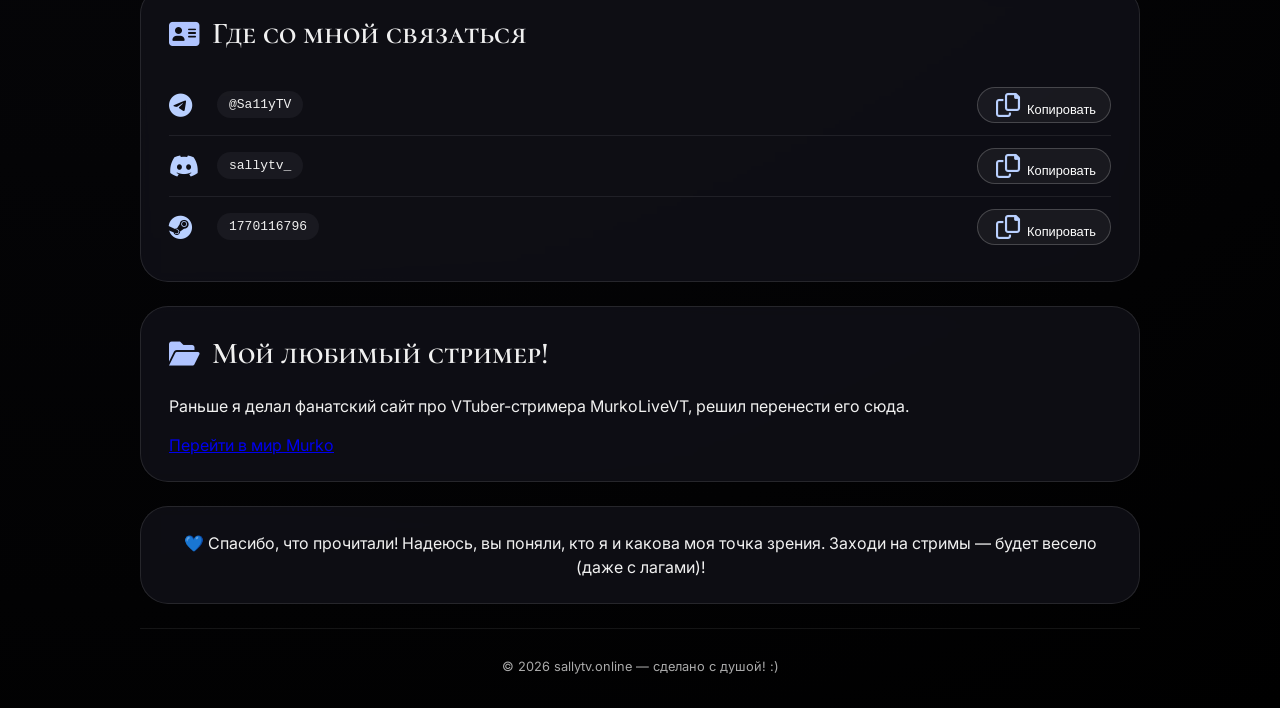
==== commit dedf0683: "Update index.html" ====
--- a/index.html
+++ b/index.html
@@ -6,7 +6,7 @@
     
     <title>SallyTV | Стримы, игры и IT от Кости!</title>
     
-    <meta name="description" content="Сайт-визитка Кости (SallyTV), Стримы без хайпа, игры Bethesda/Valve, рок, авиация и планы на фронтенд. Присоединяйся к позитиву!">
+    <meta name="description" content="Сайт-визитка Кости (SallyTV), Стримы без хайпа, рок, авиация и планы на фронтенд. Присоединяйся к позитиву!">
     <meta name="author" content="Konstantin SallyTV">
     <meta name="robots" content="index, follow, max-snippet:-1">
     <meta name="theme-color" content="#0a0a0f">
@@ -74,7 +74,7 @@
     <main>
         <section class="card" style="animation-delay: 0.02s;">
             <h2><i class="fas fa-gamepad"></i> О моём контенте</h2>
-            <p>Стримить буду разные игры, делать реакции на YouTube и Twitch. Главное — кайфовать процессом, а не погоня за хайпом.</p>
+            <p>Стримить буду разные игры, делать реакции на YouTube и Twitch. Не хайпуюсь, а стримлю чисто для себя не гонясь за хайпом.</p>
             <p>Также я буду стримить не очень часто, 1-2 раза в месяц, как мотивация или желание появится. Не судите пожалуйста строго.</p>
             <p>Я застенчивый интроверт. Буду не всегда общаться голосом а в чате, но если сильно захотите то могу общаться и голосом. Только маловато и немного смущённо. Извиняйте.</p>
             <div class="warning">
@@ -107,7 +107,7 @@
                 <a href="https://store.steampowered.com/app/105600/" class="tag" target="_blank" rel="noopener noreferrer"><i class="fab fa-steam"></i> Terraria</a>
                 <a href="https://store.steampowered.com/app/246620/Plague_Inc_Evolved/" class="tag" target="_blank" rel="noopener noreferrer"><i class="fab fa-steam"></i> Plague Inc</a>
             </div>
-            <p class="note">🎮 Особенно обожаю игры Bethesda и Valve — они легенды!</p>
+            <p class="note">И прочие игры которые вы найдете у меня в профиле в стим если добавитесь. (СМ. Снизу) </p>
         </section>
 
         <section class="card" style="animation-delay: 0.11s;">
@@ -120,7 +120,7 @@
                 <span class="tag"><i class="fas fa-fire"></i> Hardstyle</span>
                 <span class="tag"><i class="fas fa-shield-alt"></i>Jumpstyle</span>
             </div>
-            <p>Включаю и просто кайфую! Главное заглушить тишину и кайфовать от звучания! :)</p>
+            <p>Включаю и просто кайфую! Главное заглушить тишину и кайфовать! Я же интроверт и мне это надо. Хах. :)</p>
         </section>
 
         <section class="card" style="animation-delay: 0.14s;">
@@ -140,7 +140,6 @@
                 <li><i class="fab fa-discord"></i> <span class="copy-text" data-copy="sallytv_">sallytv_</span> <button class="copy-btn" data-copy="sallytv_"><i class="far fa-copy"></i> Копировать</button></li>
                 <li><i class="fab fa-steam"></i> <span class="copy-text" data-copy="1770116796">1770116796</span> <button class="copy-btn" data-copy="1770116796"><i class="far fa-copy"></i> Копировать</button></li>
             </ul>
-            <p class="steam-note">✨ Добавляйтесь в друзья, я буду очень рад!</p>
         </section>
         
         <section class="card" style="animation-delay: 0.26s;">
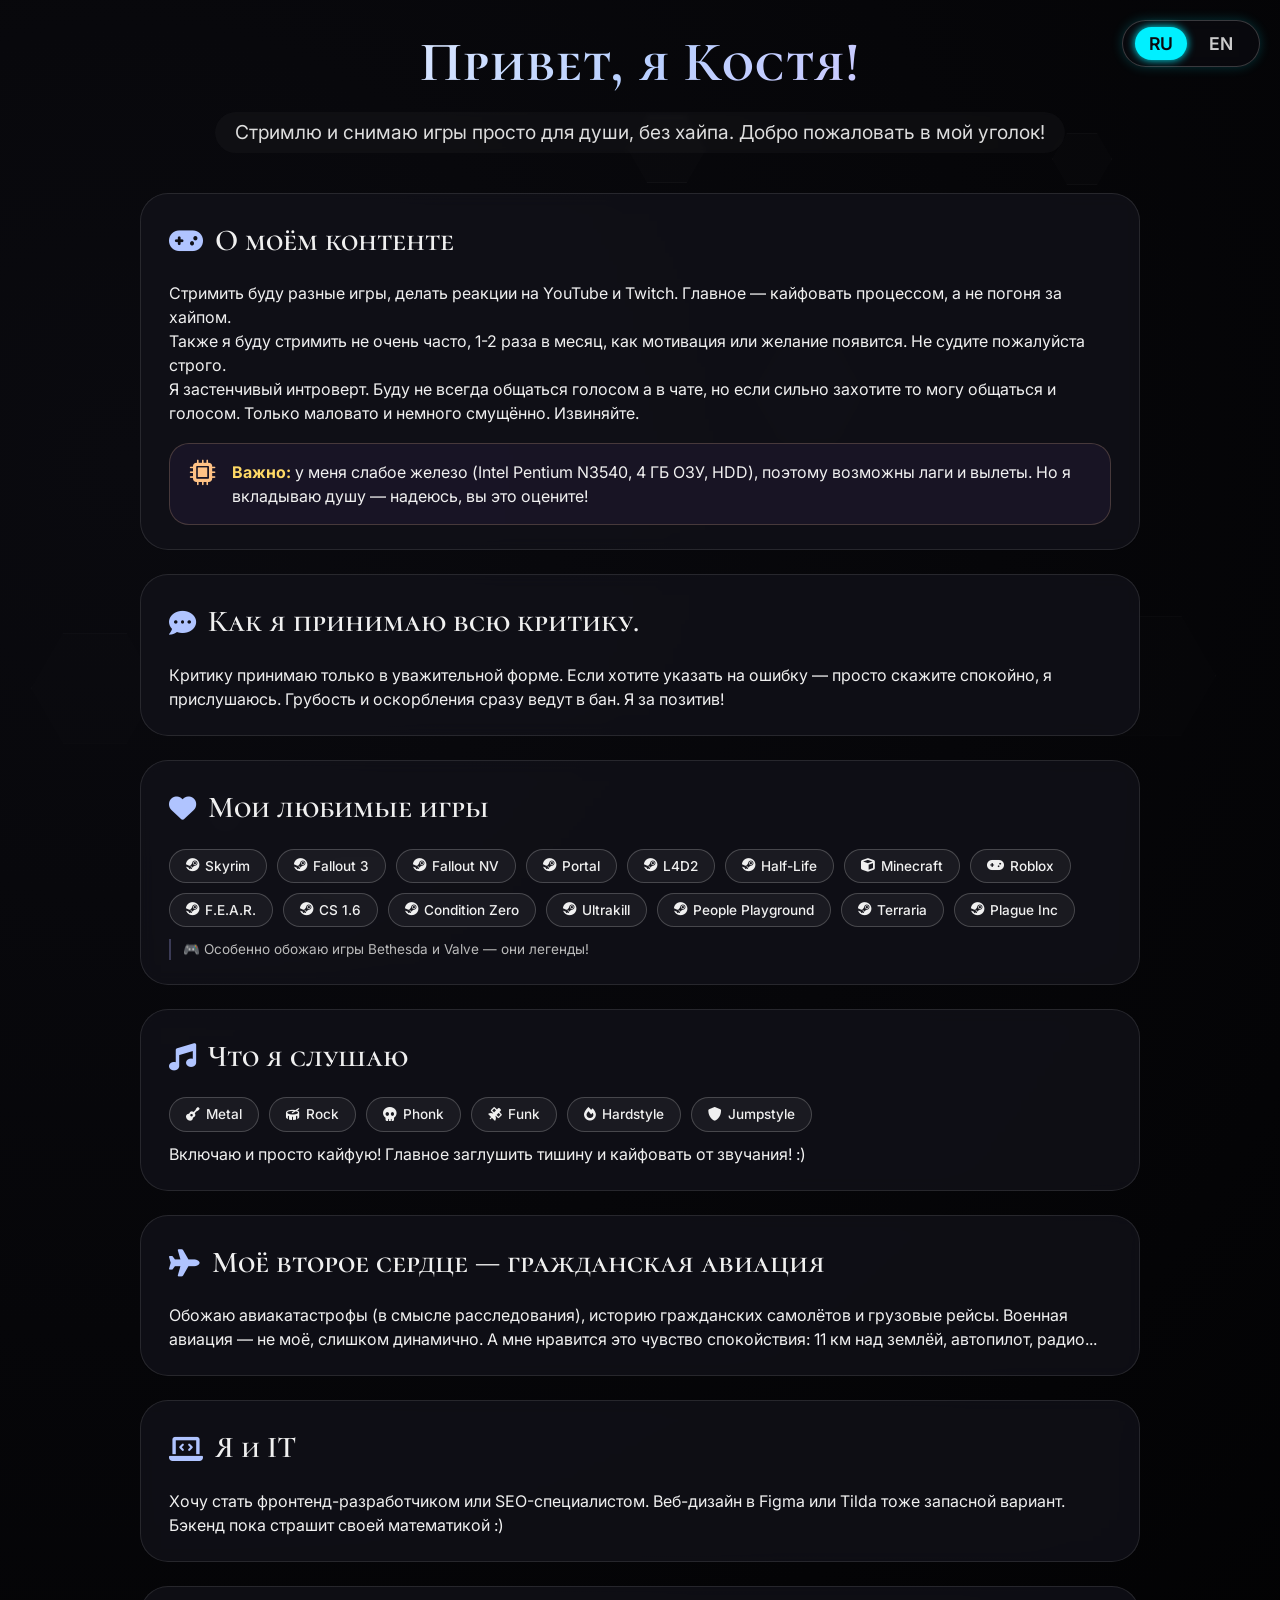
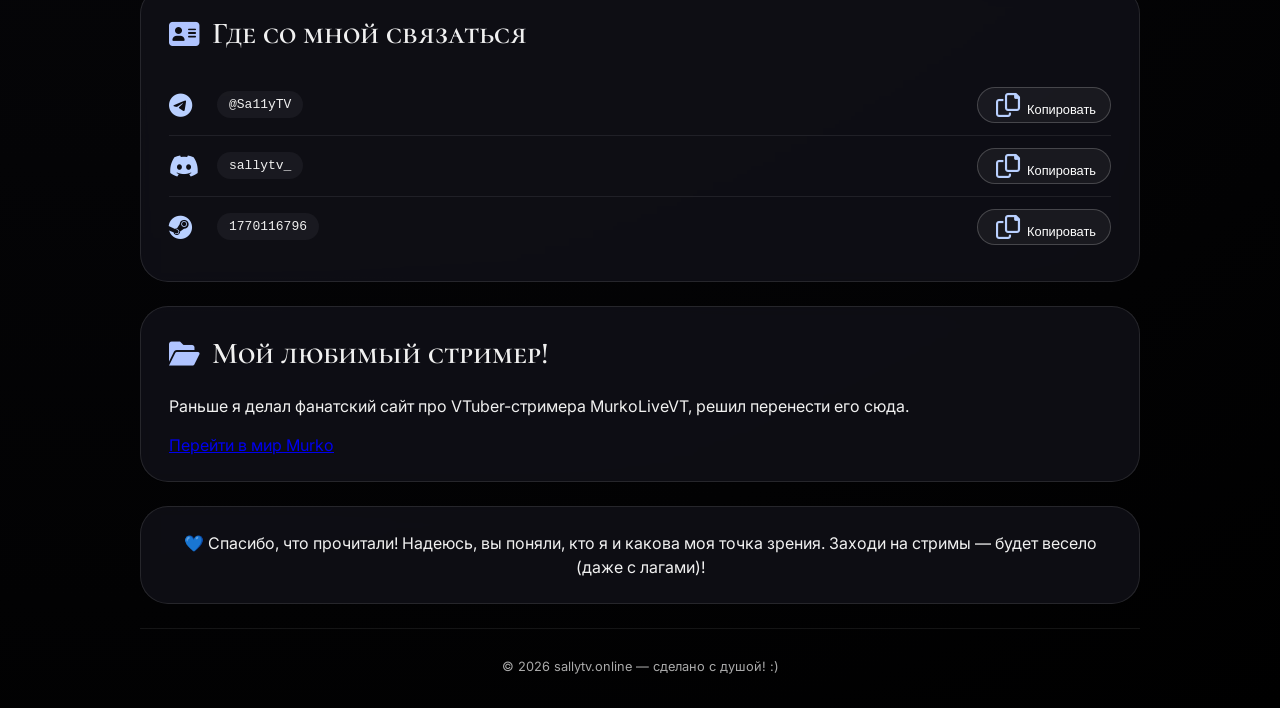
==== commit 6c005f52: "Optimization." ====
--- a/index.html
+++ b/index.html
@@ -160,6 +160,6 @@
 
 <div id="toastMessage" class="toast-notify">✓ Скопировано!</div>
 
-<script src="script.js"></script>
+<script src="script.js" defer></script>
 </body>
 </html>
--- a/style.css
+++ b/style.css
@@ -13,6 +13,19 @@
     padding: 20px;
     min-height: 100vh;
     position: relative;
+}
+
+:root {
+    --bg-dark: #0a0a0f;
+    --text-light: #f0f0f0;
+    --accent-blue: #b0c4ff;
+    --accent-dark: #3a3a44;
+    --warning-bg: #1e192d;
+    --warning-border: #ffc285;
+    --neon-blue: #00f0ff;
+    --card-bg: rgba(18, 18, 26, 0.75);
+    --border-light: rgba(255, 255, 255, 0.1);
+    --copy-btn-hover: rgba(200, 220, 255, 0.2);
 }
 
 /* скролл только для десктопа */
@@ -242,12 +255,6 @@
 .copy-btn:hover {
     background: rgba(200, 220, 255, 0.2);
     transform: scale(0.97);
-}
-
-.steam-note {
-    font-size: 0.8rem;
-    margin-top: 10px;
-    color: #aaa;
 }
 
 .toast-notify {
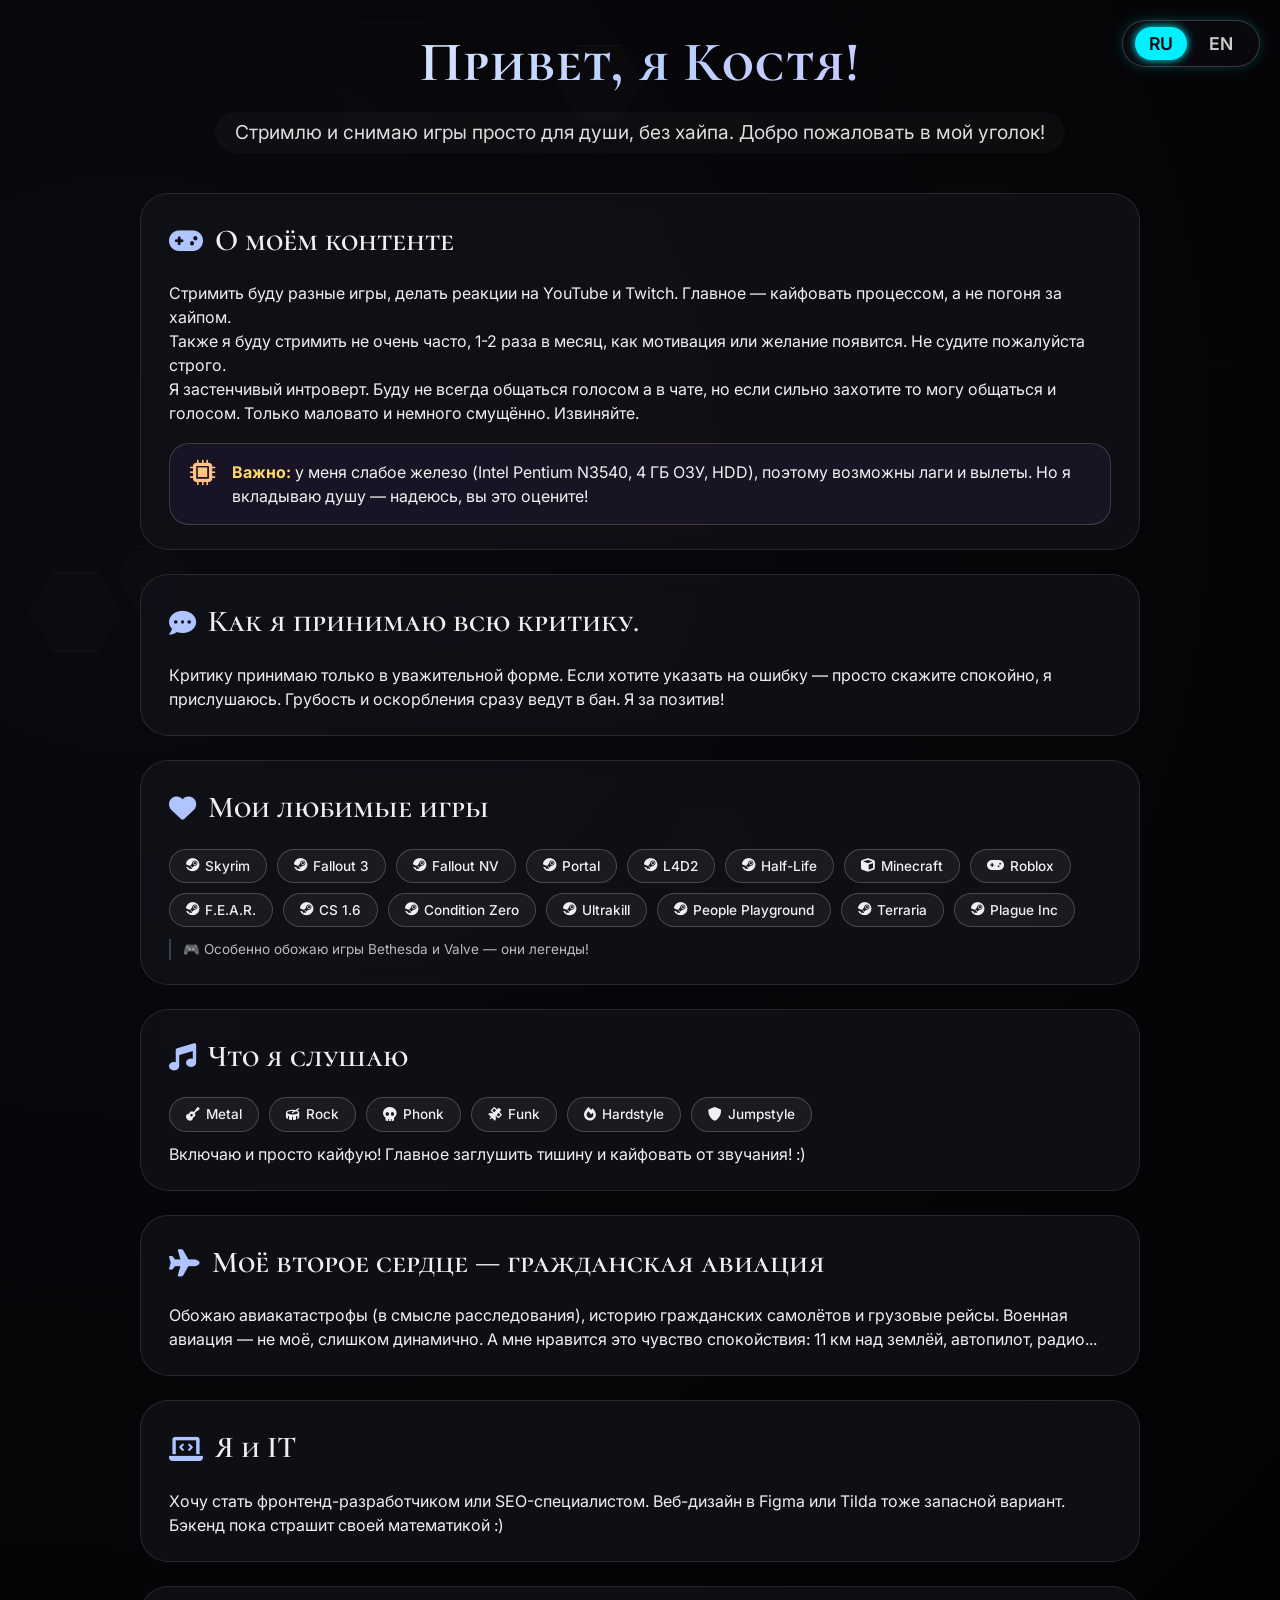
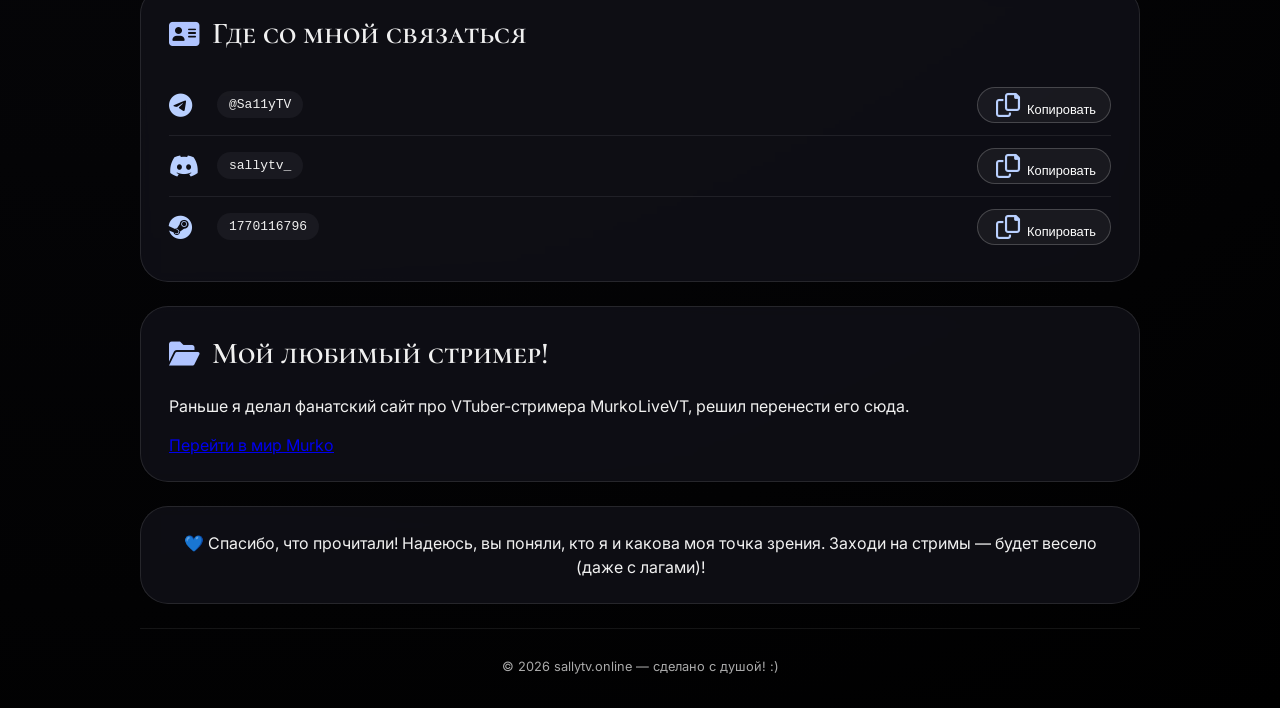
==== commit a313cd25: "+imformation about me" ====
--- a/index.html
+++ b/index.html
@@ -74,7 +74,7 @@
     <main>
         <section class="card" style="animation-delay: 0.02s;">
             <h2><i class="fas fa-gamepad"></i> О моём контенте</h2>
-            <p>Стримить буду разные игры, делать реакции на YouTube и Twitch. Не хайпуюсь, а стримлю чисто для себя не гонясь за хайпом.</p>
+            <p>Стримить буду разные игры на прекрасной платформе Twitch Не хайпуюсь, а стримлю чисто для себя не гонясь за хайпом.</p>
             <p>Также я буду стримить не очень часто, 1-2 раза в месяц, как мотивация или желание появится. Не судите пожалуйста строго.</p>
             <p>Я застенчивый интроверт. Буду не всегда общаться голосом а в чате, но если сильно захотите то могу общаться и голосом. Только маловато и немного смущённо. Извиняйте.</p>
             <div class="warning">
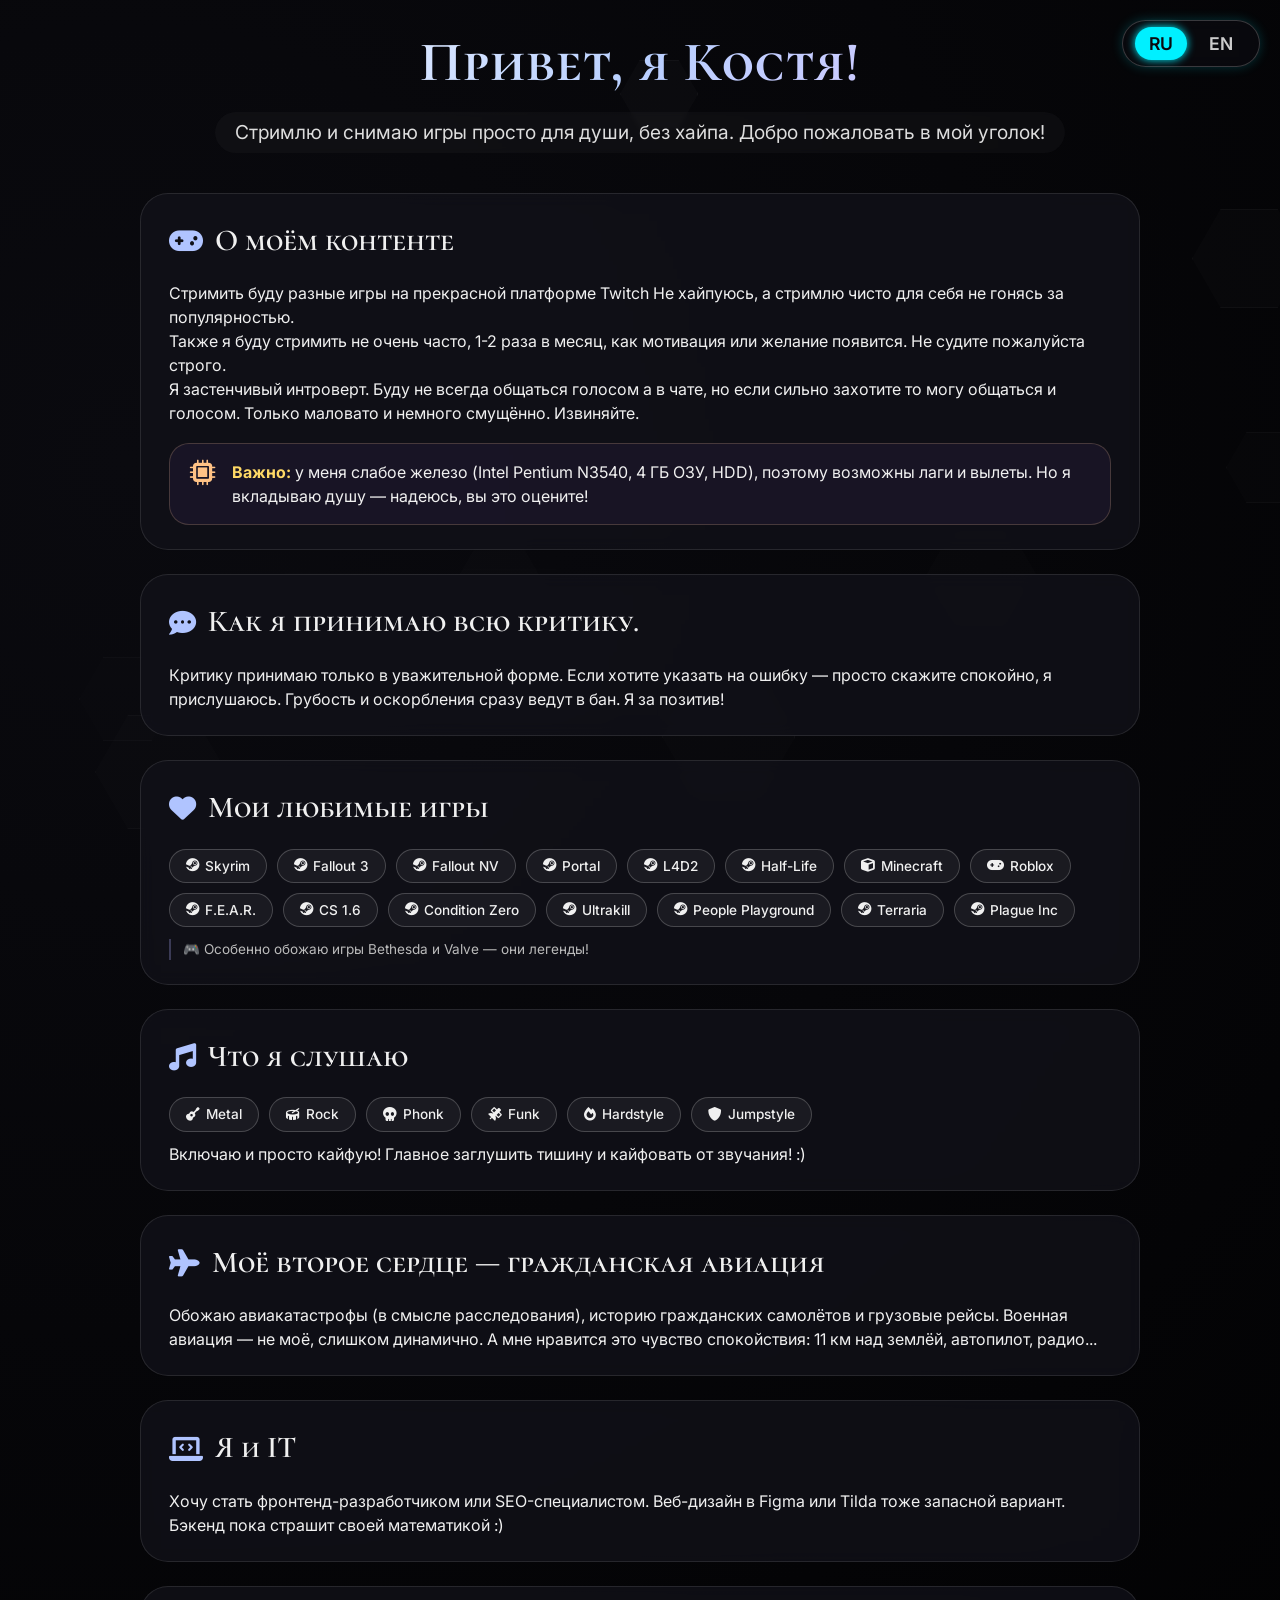
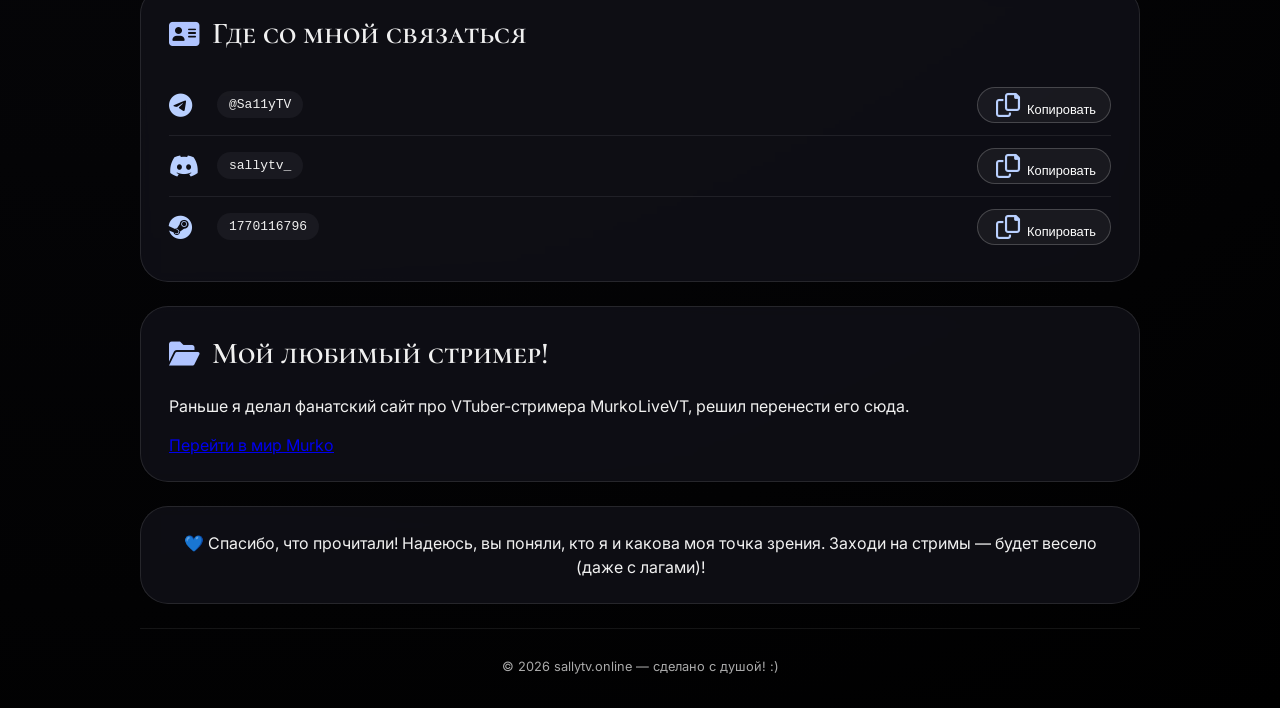
==== commit 5b7d9aa2: "infomrmation about me" ====
--- a/index.html
+++ b/index.html
@@ -74,7 +74,7 @@
     <main>
         <section class="card" style="animation-delay: 0.02s;">
             <h2><i class="fas fa-gamepad"></i> О моём контенте</h2>
-            <p>Стримить буду разные игры на прекрасной платформе Twitch Не хайпуюсь, а стримлю чисто для себя не гонясь за хайпом.</p>
+            <p>Стримить буду разные игры на прекрасной платформе Twitch Не хайпуюсь, а стримлю чисто для себя не гонясь за популярностью.</p>
             <p>Также я буду стримить не очень часто, 1-2 раза в месяц, как мотивация или желание появится. Не судите пожалуйста строго.</p>
             <p>Я застенчивый интроверт. Буду не всегда общаться голосом а в чате, но если сильно захотите то могу общаться и голосом. Только маловато и немного смущённо. Извиняйте.</p>
             <div class="warning">
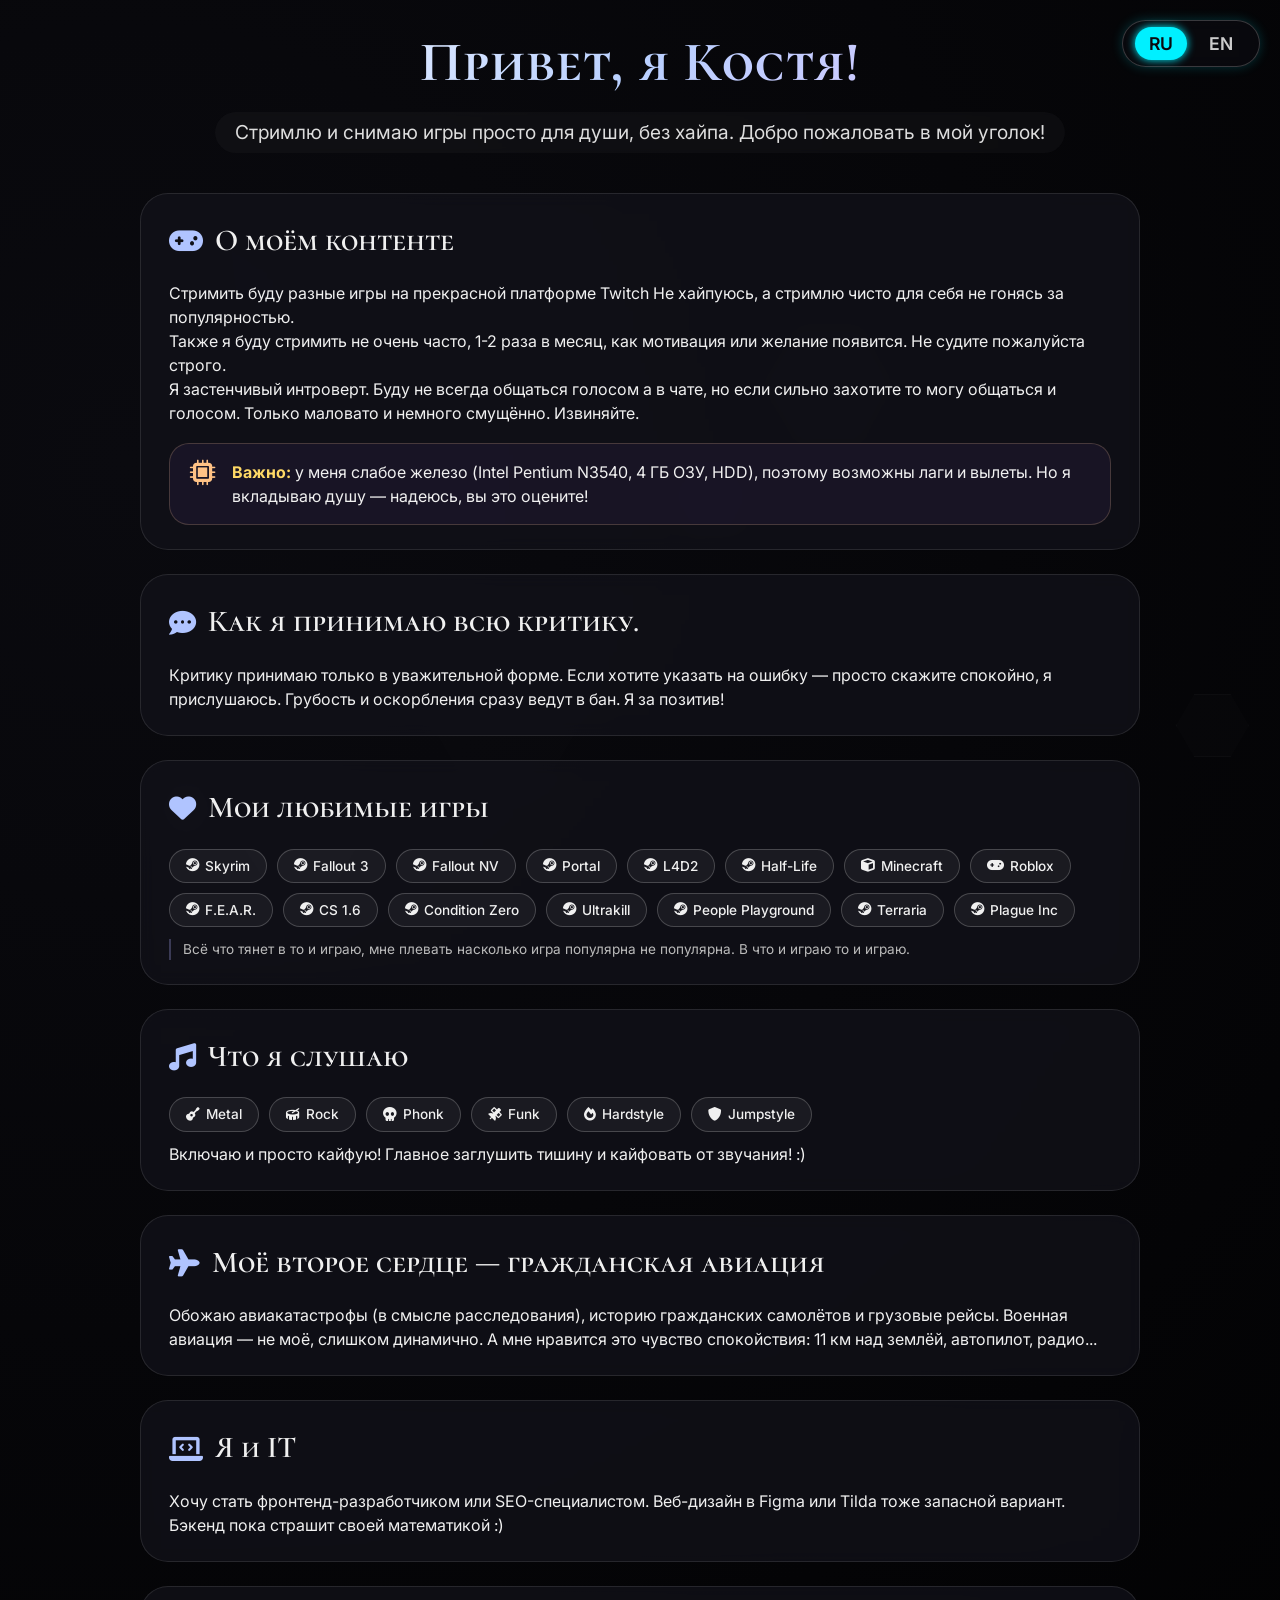
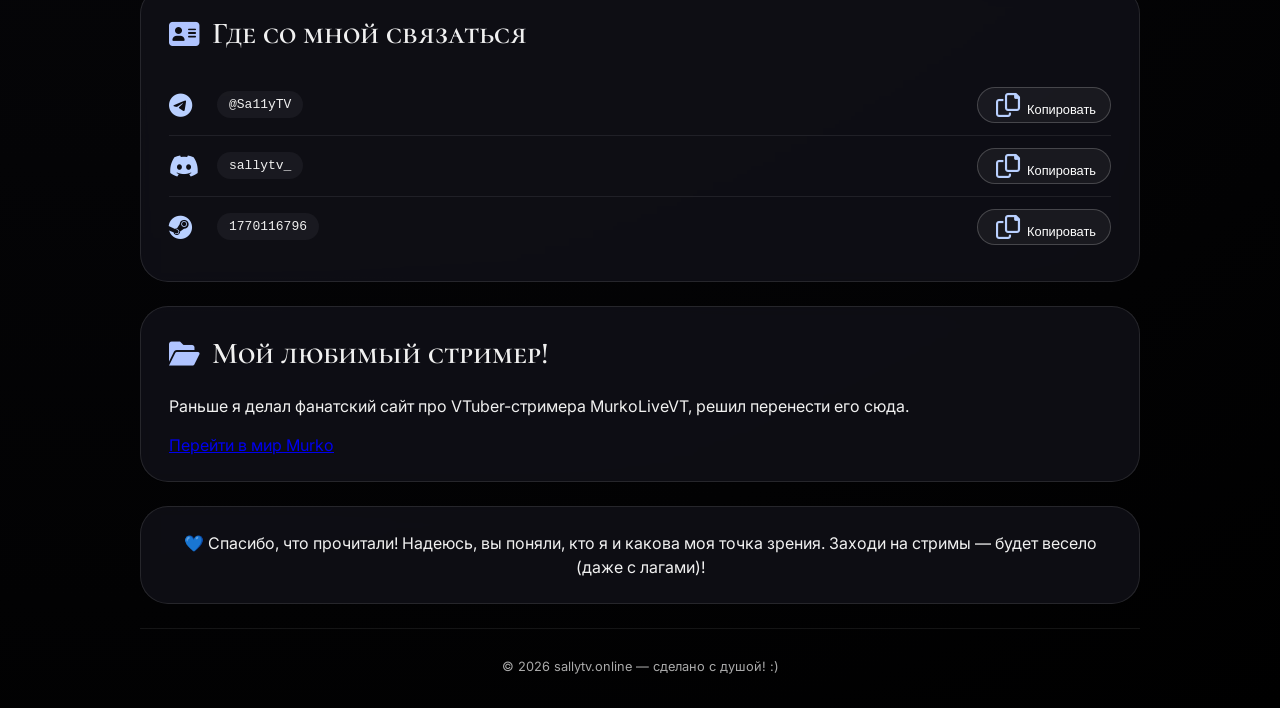
==== commit 3be69b60: "Redacted Info about me." ====
--- a/index.html
+++ b/index.html
@@ -107,7 +107,7 @@
                 <a href="https://store.steampowered.com/app/105600/" class="tag" target="_blank" rel="noopener noreferrer"><i class="fab fa-steam"></i> Terraria</a>
                 <a href="https://store.steampowered.com/app/246620/Plague_Inc_Evolved/" class="tag" target="_blank" rel="noopener noreferrer"><i class="fab fa-steam"></i> Plague Inc</a>
             </div>
-            <p class="note">И прочие игры которые вы найдете у меня в профиле в стим если добавитесь. (СМ. Снизу) </p>
+            <p class="note">Всё что тянет в то и играю, мне плевать насколько игра популярна не популярна. В что и играю то и играю.</p>
         </section>
 
         <section class="card" style="animation-delay: 0.11s;">
